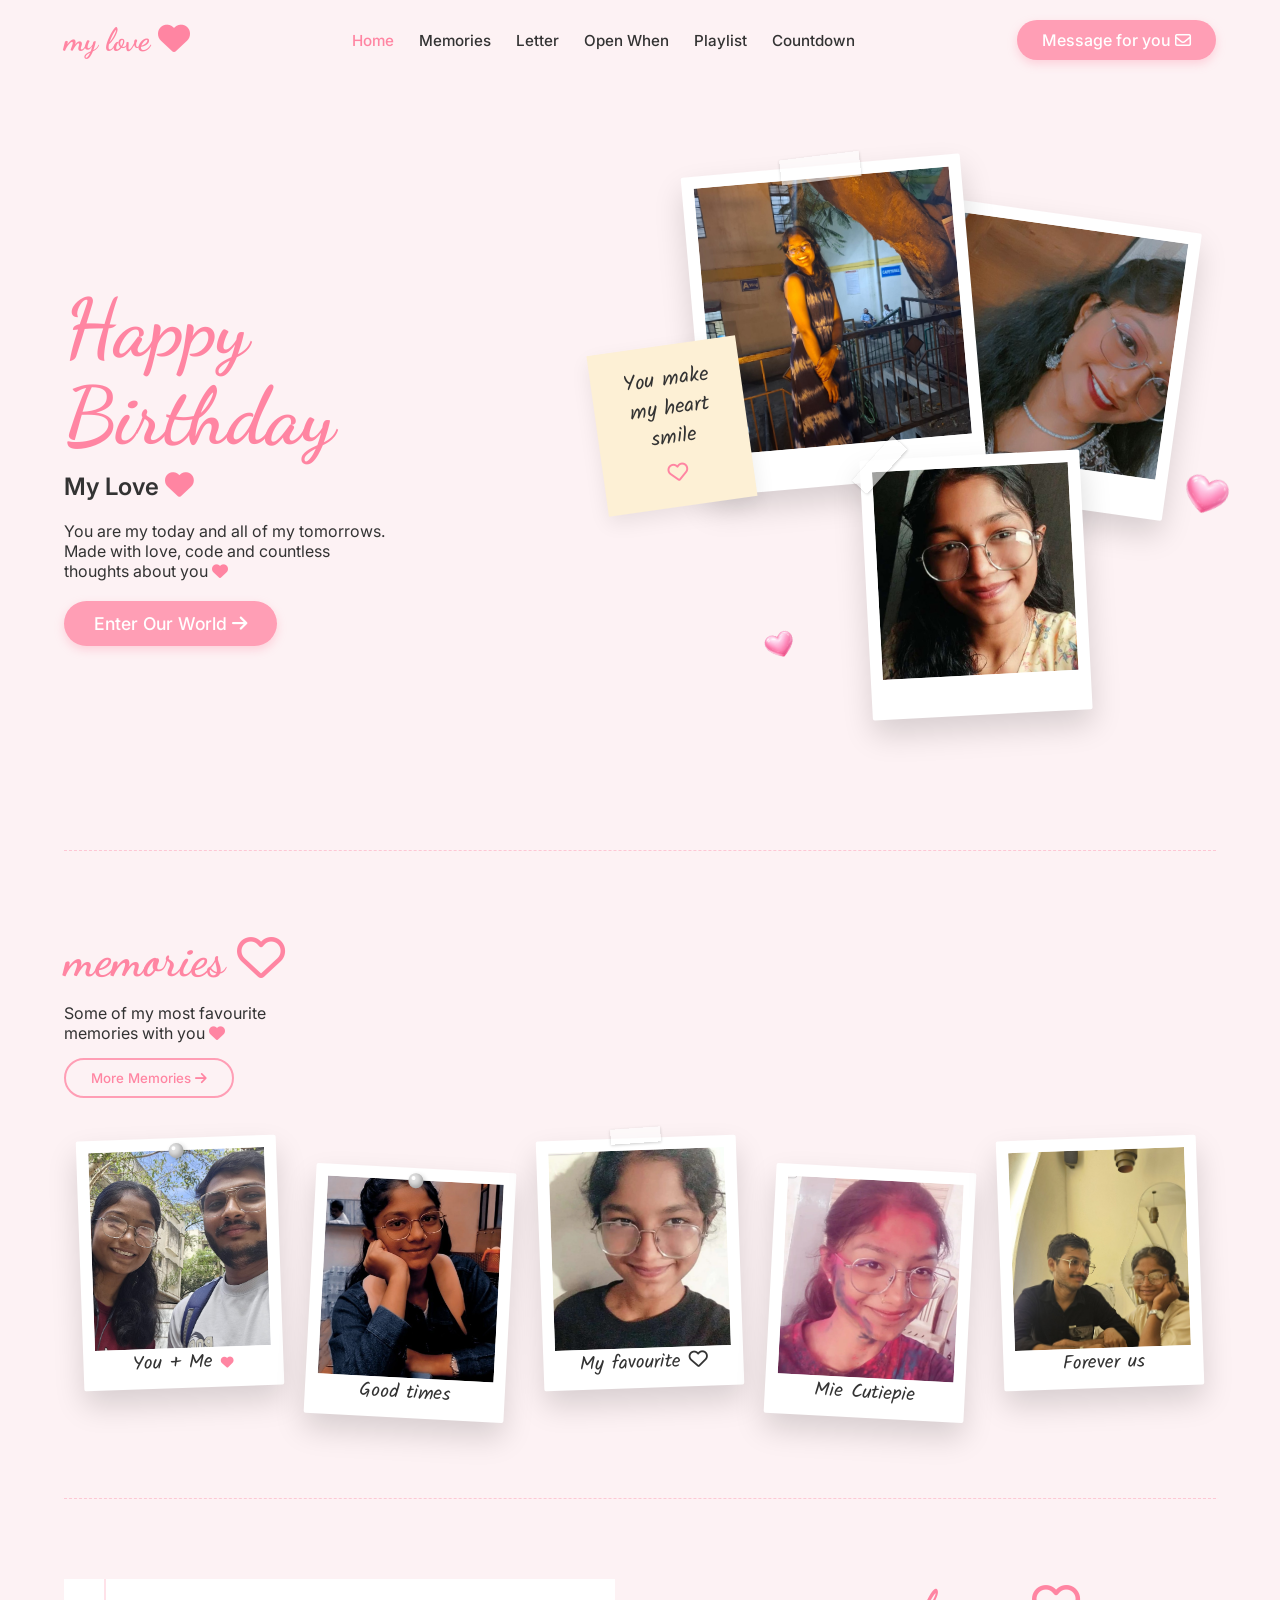
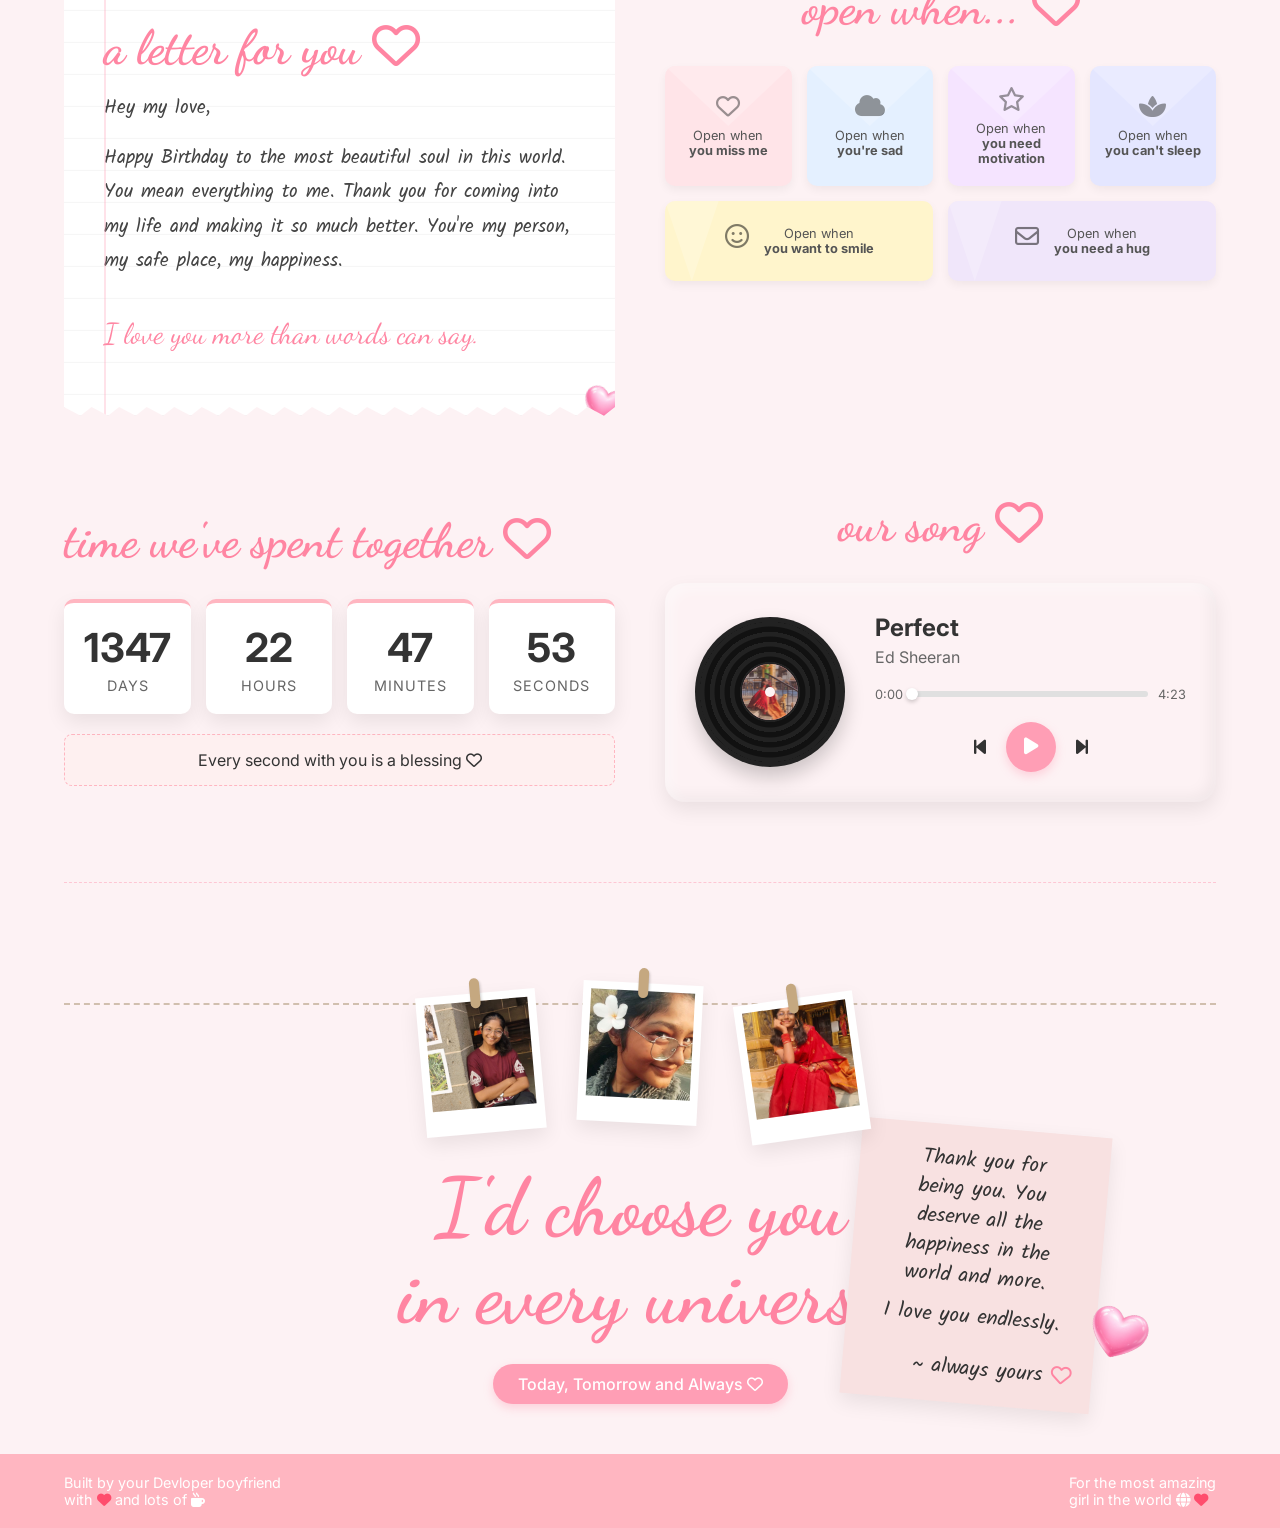
==== index.html @ 03dae2c2 "first" ====
<!DOCTYPE html>
<html lang="en">
<head>
    <meta charset="UTF-8">
    <meta name="viewport" content="width=device-width, initial-scale=1.0">
    <title>Happy Birthday My Love</title>
    <!-- Fonts -->
    <link rel="preconnect" href="https://fonts.googleapis.com">
    <link rel="preconnect" href="https://fonts.gstatic.com" crossorigin>
    <link href="https://fonts.googleapis.com/css2?family=Dancing+Script:wght@500;700&family=Inter:wght@300;400;500;600&family=Kalam:wght@300;400;700&display=swap" rel="stylesheet">
    <!-- Icons -->
    <link rel="stylesheet" href="https://cdnjs.cloudflare.com/ajax/libs/font-awesome/6.4.0/css/all.min.css">
    <!-- CSS -->
    <link rel="stylesheet" href="style.css">
</head>
<body>
    <!-- Fairy Lights Background -->
    <div class="lights-container">
        <img src="assets/lights.png" alt="" class="lights">
    </div>

    <!-- Navigation -->
    <nav class="navbar">
        <div class="logo">my love <i class="fa-solid fa-heart"></i></div>
        <div class="nav-links">
            <a href="#home" class="active">Home</a>
            <a href="#memories">Memories</a>
            <a href="#letter">Letter</a>
            <a href="#open-when">Open When</a>
            <a href="#playlist">Playlist</a>
            <a href="#countdown">Countdown</a>
        </div>
        <div class="nav-actions">
            <button class="btn-primary" onclick="window.location.href='card.html'">Message for you <i class="fa-regular fa-envelope"></i></button>
        </div>
    </nav>

    <main>
        <!-- Hero Section -->
        <section id="home" class="hero">
            <div class="hero-content">
                <h1 class="cursive-text title-large">Happy <br> Birthday</h1>
                <h2 class="subtitle">My Love <i class="fa-solid fa-heart heart-icon large"></i></h2>
                <p>You are my today and all of my tomorrows.<br>Made with love, code and countless<br>thoughts about you <i class="fa-solid fa-heart heart-icon small"></i></p>
                <button class="btn-secondary mt-4">Enter Our World <i class="fa-solid fa-arrow-right"></i></button>
            </div>
            <div class="hero-scrapbook">
                <!-- Scattered polaroids -->
                <div class="polaroid p-1 tilt-left">
                    <div class="tape top-center"></div>
                    <div class="photo-wrapper">
                        <img src="assets/polaroid1.jpg" alt="Us" onerror="this.src='https://via.placeholder.com/200x200/ffb6c1/ffffff?text=Photo+1'">
                    </div>
                </div>
                <div class="polaroid p-2 tilt-right">
                    <div class="photo-wrapper">
                        <img src="assets/polaroid2.jpg" alt="Us" onerror="this.src='https://via.placeholder.com/200x200/ffb6c1/ffffff?text=Photo+2'">
                    </div>
                </div>
                <div class="polaroid p-3 tilt-left-slight">
                    <div class="tape top-left"></div>
                    <div class="photo-wrapper">
                        <img src="assets/polaroid3.jpg" alt="Us" onerror="this.src='https://via.placeholder.com/200x200/ffb6c1/ffffff?text=Photo+3'">
                    </div>
                </div>
                <div class="sticky-note n-1">
                    <p class="kalam-text">You make<br>my heart<br>smile</p>
                    <i class="fa-regular fa-heart"></i>
                </div>
                <!-- Scattered floating hearts -->
                <img src="assets/heart-3d.png" alt="" class="scattered-element h-1" onerror="this.style.display='none'">
                <img src="assets/heart-3d.png" alt="" class="scattered-element h-2" onerror="this.style.display='none'">
            </div>
        </section>

        <!-- Memories Section -->
        <section id="memories" class="memories-section">
            <div class="section-header">
                <div>
                    <h2 class="cursive-text title-medium">memories <i class="fa-regular fa-heart"></i></h2>
                    <p>Some of my most favourite<br>memories with you <i class="fa-solid fa-heart heart-icon small"></i></p>
                    <button class="btn-outline mt-3">More Memories <i class="fa-solid fa-arrow-right"></i></button>
                </div>
            </div>
            <div class="memories-gallery">
                <div class="polaroid m-1 with-pin">
                    <div class="pin"></div>
                    <div class="photo-wrapper">
                        <img src="assets/mem1.jpg" alt="Memory" onerror="this.src='https://via.placeholder.com/150x180/ffc0cb/ffffff?text=Mem+1'">
                    </div>
                    <p class="caption">You + Me <i class="fa-solid fa-heart heart-icon tiny"></i></p>
                </div>
                <div class="polaroid m-2 with-pin tilt-left-slight">
                    <div class="pin"></div>
                    <div class="photo-wrapper">
                        <img src="assets/mem2.jpg" alt="Memory" onerror="this.src='https://via.placeholder.com/150x180/ffc0cb/ffffff?text=Mem+2'">
                    </div>
                    <p class="caption">Good times</p>
                </div>
                <div class="polaroid m-3 with-tape">
                    <div class="tape top-center small"></div>
                    <div class="photo-wrapper">
                        <img src="assets/mem3.jpg" alt="Memory" onerror="this.src='https://via.placeholder.com/150x180/ffc0cb/ffffff?text=Mem+3'">
                    </div>
                    <p class="caption">My favourite <i class="fa-regular fa-heart"></i></p>
                </div>
                <div class="polaroid m-4 tilt-right">
                    <div class="photo-wrapper">
                        <img src="assets/mem4.jpg" alt="Memory" onerror="this.src='https://via.placeholder.com/150x180/ffc0cb/ffffff?text=Mem+4'">
                    </div>
                    <p class="caption">Mie Cutiepie</p>
                </div>
                <div class="polaroid m-5 tilt-left">
                    <div class="photo-wrapper">
                        <img src="assets/mem5.jpg" alt="Memory" onerror="this.src='https://via.placeholder.com/150x180/ffc0cb/ffffff?text=Mem+5'">
                    </div>
                    <p class="caption">Forever us</p>
                </div>
            </div>
        </section>

        <!-- Letter & Open When Section -->
        <section class="split-section">
            <!-- Letter -->
            <div id="letter" class="letter-container">
                <div class="paper">
                    <h2 class="cursive-text title-medium">a letter for you <i class="fa-regular fa-heart"></i></h2>
                    <div class="letter-content kalam-text">
                        <p>Hey my love,</p>
                        <p>Happy Birthday to the most beautiful soul in this world. You mean everything to me. Thank you for coming into my life and making it so much better. You're my person, my safe place, my happiness.</p>
                        <p class="highlight cursive-text">I love you more than words can say.</p>
                    </div>
                    <img src="assets/heart-3d.png" alt="" class="letter-heart" onerror="this.style.display='none'">
                </div>
            </div>

            <!-- Open When -->
            <div id="open-when" class="open-when-container">
                <h2 class="cursive-text title-medium text-center">open when... <i class="fa-regular fa-heart"></i></h2>
                <div class="envelopes-grid">
                    <div class="envelope env-pink">
                        <i class="fa-regular fa-heart env-icon"></i>
                        <p>Open when<br><strong>you miss me</strong></p>
                    </div>
                    <div class="envelope env-blue">
                        <i class="fa-solid fa-cloud env-icon"></i>
                        <p>Open when<br><strong>you're sad</strong></p>
                    </div>
                    <div class="envelope env-purple">
                        <i class="fa-regular fa-star env-icon"></i>
                        <p>Open when<br><strong>you need motivation</strong></p>
                    </div>
                    <div class="envelope env-lilac">
                        <i class="fa-solid fa-spa env-icon"></i>
                        <p>Open when<br><strong>you can't sleep</strong></p>
                    </div>
                    <div class="envelope env-yellow wide">
                        <i class="fa-regular fa-face-smile env-icon"></i>
                        <p>Open when<br><strong>you want to smile</strong></p>
                    </div>
                    <div class="envelope env-lavender wide">
                        <i class="fa-regular fa-envelope env-icon"></i>
                        <p>Open when<br><strong>you need a hug</strong></p>
                    </div>
                </div>
            </div>
        </section>

        <!-- Countdown & Playlist Section -->
        <section class="split-section align-items-center">
            <!-- Countdown -->
            <div id="countdown" class="countdown-container">
                <h2 class="cursive-text title-medium">time we've spent together <i class="fa-regular fa-heart"></i></h2>
                <div class="timer">
                    <div class="time-box">
                        <span id="days">0</span>
                        <p>Days</p>
                    </div>
                    <div class="time-box">
                        <span id="hours">0</span>
                        <p>Hours</p>
                    </div>
                    <div class="time-box">
                        <span id="minutes">0</span>
                        <p>Minutes</p>
                    </div>
                    <div class="time-box">
                        <span id="seconds">0</span>
                        <p>Seconds</p>
                    </div>
                </div>
                <div class="countdown-footer">
                    <p>Every second with you is a blessing <i class="fa-regular fa-heart"></i></p>
                </div>
            </div>

            <!-- Playlist -->
            <div id="playlist" class="playlist-container">
                <h2 class="cursive-text title-medium text-center">our song <i class="fa-regular fa-heart"></i></h2>
                <div class="player">
                    <div class="record-wrapper">
                        <div class="record" id="vinyl-record">
                            <div class="record-label">
                                <img src="assets/us_center.jpg" alt="" onerror="this.src='https://via.placeholder.com/60/ffb6c1/ffffff?text=Us'">
                            </div>
                        </div>
                    </div>
                    <div class="song-info">
                        <h3>Perfect</h3>
                        <p>Ed Sheeran</p>
                        <div class="progress-bar">
                            <span class="time current">0:00</span>
                            <div class="bar">
                                <div class="fill" id="progress-fill"></div>
                            </div>
                            <span class="time duration">4:23</span>
                        </div>
                        <div class="controls">
                            <button class="ctrl-btn"><i class="fa-solid fa-backward-step"></i></button>
                            <button class="ctrl-btn play-btn" id="play-pause-btn"><i class="fa-solid fa-play"></i></button>
                            <button class="ctrl-btn"><i class="fa-solid fa-forward-step"></i></button>
                        </div>
                    </div>
                </div>
                <!-- Hidden Audio Element -->
                <audio id="bg-audio" loop>
                    <!-- Replace with your actual music file -->
                    <source src="assets/our_song.mp3" type="audio/mpeg">
                </audio>
            </div>
        </section>

        <!-- Footer Scrapbook -->
        <section class="footer-scrapbook">
            <div class="hanging-photos">
                <div class="string"></div>
                <div class="photo-clip pc-1">
                    <div class="clip"></div>
                    <img src="assets/hang1.jpg" alt="" onerror="this.src='https://via.placeholder.com/100/ffb6c1/ffffff'">
                </div>
                <div class="photo-clip pc-2">
                    <div class="clip"></div>
                    <img src="assets/hang2.jpg" alt="" onerror="this.src='https://via.placeholder.com/100/ffb6c1/ffffff'">
                </div>
                <div class="photo-clip pc-3">
                    <div class="clip"></div>
                    <img src="assets/hang3.jpg" alt="" onerror="this.src='https://via.placeholder.com/100/ffb6c1/ffffff'">
                </div>
            </div>

            <div class="final-quote text-center mt-5">
                <h2 class="cursive-text title-large">I'd choose you<br>in every universe</h2>
                <button class="btn-primary mt-3">Today, Tomorrow and Always <i class="fa-regular fa-heart"></i></button>
            </div>

            <div class="sticky-note n-2">
                <p class="kalam-text">Thank you for<br>being you. You<br>deserve all the<br>happiness in the<br>world and more.</p>
                <p class="kalam-text mt-2">I love you endlessly.</p>
                <p class="kalam-text signature">~ always yours <i class="fa-regular fa-heart"></i></p>
            </div>
            <img src="assets/heart-3d.png" alt="" class="scattered-element h-3" onerror="this.style.display='none'">
        </section>
    </main>

    <footer class="site-footer">
        <div class="footer-left">
            <p>Built by your Devloper boyfriend<br>with <i class="fa-solid fa-heart" style="color: #ff4d6d;"></i> and lots of <i class="fa-solid fa-mug-hot"></i></p>
        </div>
        <!-- <div class="footer-social"> -->
            <!-- <a href="#"><i class="fa-brands fa-github"></i></a> -->
            <!-- <a href="#"><i class="fa-brands fa-instagram"></i></a> -->
            <!-- <a href="#"><i class="fa-solid fa-music"></i></a> -->
            <!-- <a href="#"><i class="fa-regular fa-envelope"></i></a> -->
        <!-- </div> -->
        <div class="footer-right">
            <p>For the most amazing<br>girl in the world <i class="fa-solid fa-globe"></i> <i class="fa-solid fa-heart" style="color: #ff4d6d;"></i></p>
        </div>
    </footer>

    <script src="script.js"></script>
</body>
</html>
---- style.css ----
/* style.css */
:root {
    --bg-color: #fdf2f4;
    --text-main: #333;
    --text-light: #666;
    --primary-pink: #ffb6c1;
    --primary-pink-dark: #ff9eaa;
    --btn-pink: #ff9eb5;
    --btn-pink-hover: #ff85a2;
    --white: #ffffff;
    --shadow-soft: 0 8px 20px rgba(0, 0, 0, 0.08);
    --shadow-strong: 0 15px 30px rgba(0, 0, 0, 0.15);
    
    --env-pink: #ffe4e8;
    --env-blue: #e4f0ff;
    --env-purple: #f5e4ff;
    --env-lilac: #e4e6ff;
    --env-yellow: #fff5cc;
    --env-lavender: #f0e6fa;
}

* {
    margin: 0;
    padding: 0;
    box-sizing: border-box;
}

body {
    background-color: var(--bg-color);
    background-image: url('https://www.transparenttextures.com/patterns/cream-paper.png'); /* Subtle paper texture */
    color: var(--text-main);
    font-family: 'Inter', sans-serif;
    overflow-x: hidden;
}

html {
    scroll-behavior: smooth;
}

/* Typography */
.cursive-text {
    font-family: 'Dancing Script', cursive;
    color: var(--btn-pink-hover);
}

.kalam-text {
    font-family: 'Kalam', cursive;
}

.title-large {
    font-size: 5rem;
    line-height: 1.1;
    margin-bottom: 10px;
}

.title-medium {
    font-size: 3rem;
    margin-bottom: 15px;
}

.subtitle {
    font-size: 1.5rem;
    font-weight: 600;
    margin-bottom: 20px;
}

.text-center { text-align: center; }
.mt-2 { margin-top: 10px; }
.mt-3 { margin-top: 15px; }
.mt-4 { margin-top: 20px; }
.mt-5 { margin-top: 30px; }

/* Icons */
.heart-icon { color: var(--btn-pink-hover); }
.heart-icon.large { font-size: 1.8rem; }
.heart-icon.small { font-size: 1rem; }
.heart-icon.tiny { font-size: 0.8rem; }

/* Buttons */
button {
    cursor: pointer;
    font-family: 'Inter', sans-serif;
    border: none;
    border-radius: 25px;
    padding: 10px 25px;
    font-weight: 500;
    transition: all 0.3s ease;
}

.btn-primary {
    background-color: var(--btn-pink);
    color: white;
    font-size: 1rem;
    box-shadow: 0 4px 10px rgba(255, 158, 181, 0.4);
}

.btn-primary:hover {
    background-color: var(--btn-pink-hover);
    transform: translateY(-2px);
}

.btn-secondary {
    background-color: var(--btn-pink);
    color: white;
    font-size: 1.1rem;
    padding: 12px 30px;
    box-shadow: 0 4px 10px rgba(255, 158, 181, 0.4);
}

.btn-secondary:hover {
    background-color: var(--btn-pink-hover);
    transform: translateY(-2px);
}

.btn-outline {
    background-color: transparent;
    color: var(--btn-pink-hover);
    border: 2px solid var(--btn-pink);
}

.btn-outline:hover {
    background-color: var(--btn-pink);
    color: white;
}

/* Navbar */
.navbar {
    display: flex;
    justify-content: space-between;
    align-items: center;
    padding: 20px 5%;
    position: relative;
    z-index: 100;
}

.logo {
    font-family: 'Dancing Script', cursive;
    font-size: 2rem;
    color: var(--btn-pink-hover);
    font-weight: 700;
}

.nav-links {
    display: flex;
    gap: 25px;
}

.nav-links a {
    text-decoration: none;
    color: var(--text-main);
    font-weight: 500;
    font-size: 0.95rem;
    transition: color 0.3s;
}

.nav-links a:hover, .nav-links a.active {
    color: var(--btn-pink-hover);
}

.nav-actions {
    display: flex;
    align-items: center;
    gap: 15px;
}

.theme-toggle {
    background: transparent;
    font-size: 1.2rem;
    color: var(--text-main);
    padding: 5px;
}

/* Lights */
.lights-container {
    position: absolute;
    top: 0;
    left: 0;
    width: 50%;
    z-index: 0;
    pointer-events: none;
}

.lights {
    width: 100%;
    height: auto;
    opacity: 0.7;
}

/* Layout Elements */
main {
    max-width: 1400px;
    margin: 0 auto;
    padding: 0 5%;
    position: relative;
    z-index: 1;
}

/* Hero Section */
.hero {
    display: flex;
    align-items: center;
    justify-content: space-between;
    min-height: 80vh;
    padding-top: 50px;
    position: relative;
}

.hero-content {
    flex: 1;
    max-width: 500px;
    position: relative;
    z-index: 10;
}

.hero-scrapbook {
    flex: 1;
    position: relative;
    height: 600px;
}

/* Polaroid Styles */
.polaroid {
    background: white;
    padding: 12px 12px 40px 12px;
    box-shadow: var(--shadow-strong);
    border-radius: 2px;
    position: absolute;
    transition: transform 0.3s ease;
}

.polaroid:hover {
    z-index: 20 !important;
    transform: scale(1.05) !important;
}

.photo-wrapper {
    width: 100%;
    height: 100%;
    overflow: hidden;
    background: #f0f0f0;
}

.photo-wrapper img {
    width: 100%;
    height: 100%;
    object-fit: cover;
    display: block;
}

.polaroid .caption {
    font-family: 'Kalam', cursive;
    text-align: center;
    margin-top: 15px;
    font-size: 1.2rem;
    color: #333;
    position: absolute;
    bottom: 10px;
    width: calc(100% - 24px);
}

/* Scrapbook Elements (Tape, Pins, Notes) */
.tape {
    background-color: rgba(255, 255, 255, 0.6);
    box-shadow: 0 1px 3px rgba(0,0,0,0.2);
    position: absolute;
    z-index: 5;
    transform: rotate(-3deg);
}

.tape.top-center {
    width: 80px;
    height: 25px;
    top: -10px;
    left: 50%;
    transform: translateX(-50%) rotate(-2deg);
}

.tape.top-left {
    width: 60px;
    height: 20px;
    top: -5px;
    left: -10px;
    transform: rotate(-45deg);
}

.tape.small {
    width: 50px;
    height: 15px;
}

.pin {
    width: 15px;
    height: 15px;
    background: #e0e0e0;
    border-radius: 50%;
    position: absolute;
    top: 5px;
    left: 50%;
    transform: translateX(-50%);
    box-shadow: inset -2px -2px 5px rgba(0,0,0,0.3), 2px 2px 5px rgba(0,0,0,0.2);
    z-index: 5;
}

.pin::after {
    content: '';
    position: absolute;
    top: 3px;
    left: 3px;
    width: 4px;
    height: 4px;
    background: white;
    border-radius: 50%;
}

.sticky-note {
    background: #fdf6e3;
    padding: 20px;
    box-shadow: var(--shadow-soft);
    position: absolute;
    font-size: 1.3rem;
    line-height: 1.4;
    text-align: center;
}

.sticky-note i {
    color: var(--btn-pink-hover);
    margin-top: 10px;
}

/* Hero Scrapbook Positioning */
.p-1 { width: 280px; height: 320px; top: 0; left: 20%; z-index: 2; transform: rotate(-5deg); }
.p-2 { width: 250px; height: 290px; top: 50px; right: 5%; z-index: 1; transform: rotate(8deg); }
.p-3 { width: 220px; height: 260px; bottom: 50px; right: 20%; z-index: 3; transform: rotate(-3deg); }
.n-1 { width: 150px; top: 180px; left: 5%; z-index: 4; transform: rotate(-8deg); background: #fdf0d5; }

.h-1 { position: absolute; width: 60px; top: 300px; right: -20px; transform: rotate(15deg); }
.h-2 { position: absolute; width: 40px; bottom: 100px; left: 30%; transform: rotate(-20deg); }

/* Memories Section */
.memories-section {
    padding: 80px 0;
    border-top: 1px dashed rgba(255, 158, 181, 0.5);
    border-bottom: 1px dashed rgba(255, 158, 181, 0.5);
    margin: 50px 0;
}

.memories-gallery {
    display: flex;
    justify-content: center;
    gap: 30px;
    margin-top: 50px;
    flex-wrap: wrap;
}

.memories-gallery .polaroid {
    position: relative;
    width: 200px;
    height: 250px;
    margin-bottom: 20px;
}

.memories-gallery .polaroid:nth-child(even) { transform: translateY(20px) rotate(3deg); }
.memories-gallery .polaroid:nth-child(odd) { transform: translateY(-10px) rotate(-2deg); }

/* Split Section (Letter & Open When / Countdown & Playlist) */
.split-section {
    display: flex;
    gap: 50px;
    margin: 80px 0;
}

.split-section.align-items-center {
    align-items: center;
}

.split-section > div {
    flex: 1;
}

/* Letter */
.letter-container {
    position: relative;
}

.paper {
    background: #fff;
    padding: 40px;
    box-shadow: var(--shadow-strong);
    position: relative;
    /* Ripped paper effect */
    clip-path: polygon(0 0, 100% 0, 100% 98%, 98% 100%, 95% 98%, 93% 100%, 90% 98%, 88% 100%, 85% 98%, 83% 100%, 80% 98%, 78% 100%, 75% 98%, 73% 100%, 70% 98%, 68% 100%, 65% 98%, 63% 100%, 60% 98%, 58% 100%, 55% 98%, 53% 100%, 50% 98%, 48% 100%, 45% 98%, 43% 100%, 40% 98%, 38% 100%, 35% 98%, 33% 100%, 30% 98%, 28% 100%, 25% 98%, 23% 100%, 20% 98%, 18% 100%, 15% 98%, 13% 100%, 10% 98%, 8% 100%, 5% 98%, 3% 100%, 0 98%);
    background-image: linear-gradient(transparent 95%, rgba(0,0,0,0.05) 100%);
    background-size: 100% 2rem;
}

.paper::before {
    content: '';
    position: absolute;
    top: 0; left: 40px; bottom: 0; width: 2px;
    background: rgba(255, 158, 181, 0.3);
}

.letter-content {
    font-size: 1.2rem;
    line-height: 1.8;
    color: #444;
}

.letter-content p {
    margin-bottom: 15px;
}

.letter-content .highlight {
    font-size: 1.8rem;
    color: var(--btn-pink-hover);
    margin-top: 30px;
}

.letter-heart {
    position: absolute;
    bottom: -20px;
    right: -20px;
    width: 60px;
    transform: rotate(15deg);
}

/* Open When */
.envelopes-grid {
    display: grid;
    grid-template-columns: repeat(4, 1fr);
    gap: 15px;
    margin-top: 30px;
}

.envelope {
    border-radius: 10px;
    padding: 20px 10px;
    text-align: center;
    box-shadow: 0 4px 10px rgba(0,0,0,0.05);
    display: flex;
    flex-direction: column;
    align-items: center;
    justify-content: center;
    cursor: pointer;
    transition: transform 0.3s;
    height: 120px;
    position: relative;
    overflow: hidden;
}

.envelope::before {
    content: '';
    position: absolute;
    top: 0; left: 0; right: 0; height: 50%;
    background: rgba(255,255,255,0.2);
    clip-path: polygon(0 0, 100% 0, 50% 100%);
}

.envelope:hover {
    transform: translateY(-5px);
}

.env-icon {
    font-size: 1.5rem;
    margin-bottom: 10px;
    color: rgba(0,0,0,0.5);
}

.envelope p {
    font-size: 0.8rem;
    color: #555;
}

.envelope.wide {
    grid-column: span 2;
    flex-direction: row;
    gap: 15px;
    height: 80px;
}

.envelope.wide::before {
    clip-path: polygon(0 0, 20% 0, 10% 100%);
    width: 100%; height: 100%;
}

.env-pink { background-color: var(--env-pink); }
.env-blue { background-color: var(--env-blue); }
.env-purple { background-color: var(--env-purple); }
.env-lilac { background-color: var(--env-lilac); }
.env-yellow { background-color: var(--env-yellow); }
.env-lavender { background-color: var(--env-lavender); }

/* Countdown */
.timer {
    display: flex;
    gap: 15px;
    margin-top: 30px;
}

.time-box {
    background: white;
    padding: 20px;
    border-radius: 10px;
    box-shadow: var(--shadow-soft);
    text-align: center;
    flex: 1;
    border-top: 4px solid var(--primary-pink);
}

.time-box span {
    font-size: 2.5rem;
    font-weight: 700;
    color: var(--text-main);
    display: block;
    margin-bottom: 5px;
}

.time-box p {
    font-size: 0.9rem;
    color: var(--text-light);
    text-transform: uppercase;
    letter-spacing: 1px;
}

.countdown-footer {
    background: #fef0f0;
    padding: 15px;
    border-radius: 8px;
    margin-top: 20px;
    text-align: center;
    border: 1px dashed var(--primary-pink);
}

/* Playlist */
.player {
    background: #fdf2f4;
    border-radius: 20px;
    padding: 30px;
    box-shadow: inset 5px 5px 15px rgba(255,255,255,0.5), 
                inset -5px -5px 15px rgba(0,0,0,0.05),
                var(--shadow-soft);
    display: flex;
    align-items: center;
    gap: 30px;
    margin-top: 30px;
}

.record-wrapper {
    width: 150px;
    height: 150px;
    background: #222;
    border-radius: 50%;
    padding: 5px;
    box-shadow: 0 10px 20px rgba(0,0,0,0.2);
    position: relative;
}

.record {
    width: 100%;
    height: 100%;
    border-radius: 50%;
    background: repeating-radial-gradient(#111, #111 5px, #222 6px, #222 10px);
    display: flex;
    align-items: center;
    justify-content: center;
    animation: spin 4s linear infinite;
    animation-play-state: paused; /* Starts paused */
}

.record.playing {
    animation-play-state: running;
}

.record-label {
    width: 60px;
    height: 60px;
    border-radius: 50%;
    background: var(--primary-pink);
    border: 2px solid #222;
    overflow: hidden;
    position: relative;
}

.record-label::after {
    content: '';
    position: absolute;
    top: 50%; left: 50%;
    transform: translate(-50%, -50%);
    width: 10px; height: 10px;
    background: #fdf2f4;
    border-radius: 50%;
}

.record-label img {
    width: 100%; height: 100%; object-fit: cover; opacity: 0.8;
}

@keyframes spin { 100% { transform: rotate(360deg); } }

.song-info { flex: 1; }
.song-info h3 { font-size: 1.5rem; margin-bottom: 5px; }
.song-info p { color: var(--text-light); margin-bottom: 20px; }

.progress-bar {
    display: flex;
    align-items: center;
    gap: 10px;
    margin-bottom: 20px;
}

.progress-bar .time { font-size: 0.8rem; color: var(--text-light); }
.bar {
    flex: 1;
    height: 6px;
    background: #e0e0e0;
    border-radius: 3px;
    position: relative;
    cursor: pointer;
}
.bar .fill {
    position: absolute; top: 0; left: 0; height: 100%;
    background: var(--btn-pink); border-radius: 3px; width: 0%;
    transition: width 0.1s linear;
}
.bar .fill::after {
    content: ''; position: absolute; right: -5px; top: -3px;
    width: 12px; height: 12px; background: white; border-radius: 50%;
    box-shadow: 0 2px 4px rgba(0,0,0,0.2);
}

.controls {
    display: flex;
    justify-content: center;
    align-items: center;
    gap: 20px;
}

.ctrl-btn {
    background: transparent;
    color: var(--text-main);
    font-size: 1.2rem;
    padding: 0;
}

.ctrl-btn.play-btn {
    width: 50px; height: 50px;
    background: var(--btn-pink);
    color: white;
    border-radius: 50%;
    display: flex; align-items: center; justify-content: center;
    font-size: 1.2rem;
    box-shadow: 0 4px 10px rgba(255,158,181,0.4);
}

/* Footer Scrapbook */
.footer-scrapbook {
    position: relative;
    padding: 100px 0 50px;
    border-top: 1px dashed rgba(255, 158, 181, 0.5);
    display: flex;
    flex-direction: column;
    align-items: center;
}

.hanging-photos {
    position: relative;
    width: 100%;
    height: 150px;
    display: flex;
    justify-content: center;
    gap: 40px;
}

.hanging-photos .string {
    position: absolute;
    top: 20px; left: 0; right: 0; height: 2px;
    background: transparent;
    border-top: 2px dashed #d1bfae;
    z-index: 1;
}

.photo-clip {
    position: relative;
    z-index: 2;
    background: white;
    padding: 8px 8px 25px 8px;
    box-shadow: var(--shadow-soft);
    width: 120px; height: 140px;
}

.photo-clip img { width: 100%; height: 100%; object-fit: cover; }
.clip {
    position: absolute; top: -15px; left: 50%; transform: translateX(-50%);
    width: 10px; height: 30px; background: #c5a880; border-radius: 5px;
    box-shadow: 1px 2px 3px rgba(0,0,0,0.2); z-index: 3;
}

.pc-1 { transform: rotate(-5deg) translateY(10px); }
.pc-2 { transform: rotate(3deg); }
.pc-3 { transform: rotate(-8deg) translateY(15px); }

.n-2 {
    bottom: 50px; right: 10%; width: 250px;
    background: #f8e1e1; transform: rotate(5deg);
}

.n-2 .signature { text-align: right; margin-top: 15px; }
.h-3 { position: absolute; bottom: 80px; right: 5%; width: 80px; transform: rotate(20deg); }

/* Site Footer */
.site-footer {
    background: var(--primary-pink);
    color: white;
    padding: 20px 5%;
    display: flex;
    justify-content: space-between;
    align-items: center;
    font-size: 0.9rem;
}

.footer-social { display: flex; gap: 15px; }
.footer-social a { color: white; font-size: 1.2rem; transition: transform 0.3s; }
.footer-social a:hover { transform: translateY(-3px); }

/* Responsive */
@media (max-width: 900px) {
    .hero { flex-direction: column; text-align: center; }
    .hero-scrapbook { width: 100%; height: 500px; margin-top: 50px; }
    .split-section { flex-direction: column; }
    .envelopes-grid { grid-template-columns: repeat(2, 1fr); }
    .timer { flex-wrap: wrap; }
    .time-box { min-width: 40%; }
    .site-footer { flex-direction: column; text-align: center; gap: 15px; }
    .nav-links { display: none; } /* Simple mobile hide */
    
    .p-1 { left: 10%; }
    .p-2 { right: 10%; }
    .p-3 { left: 30%; }
}
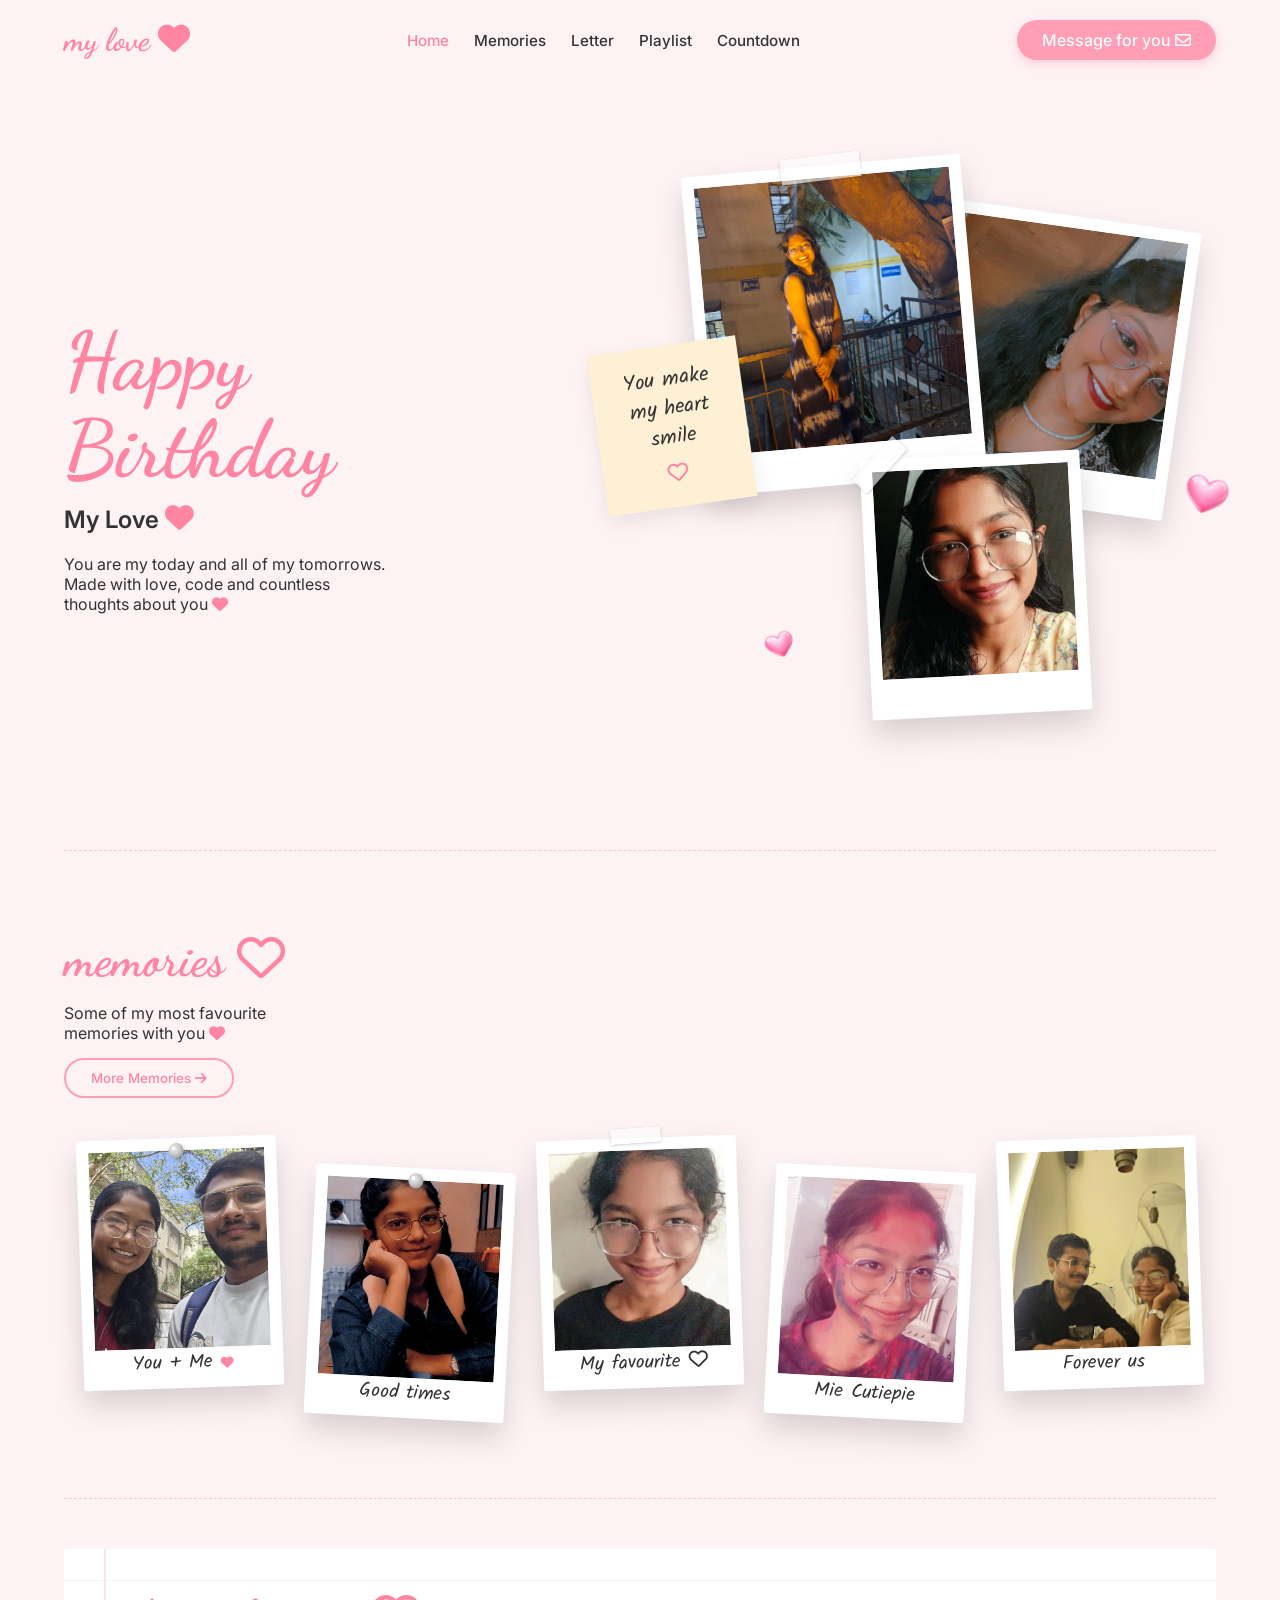
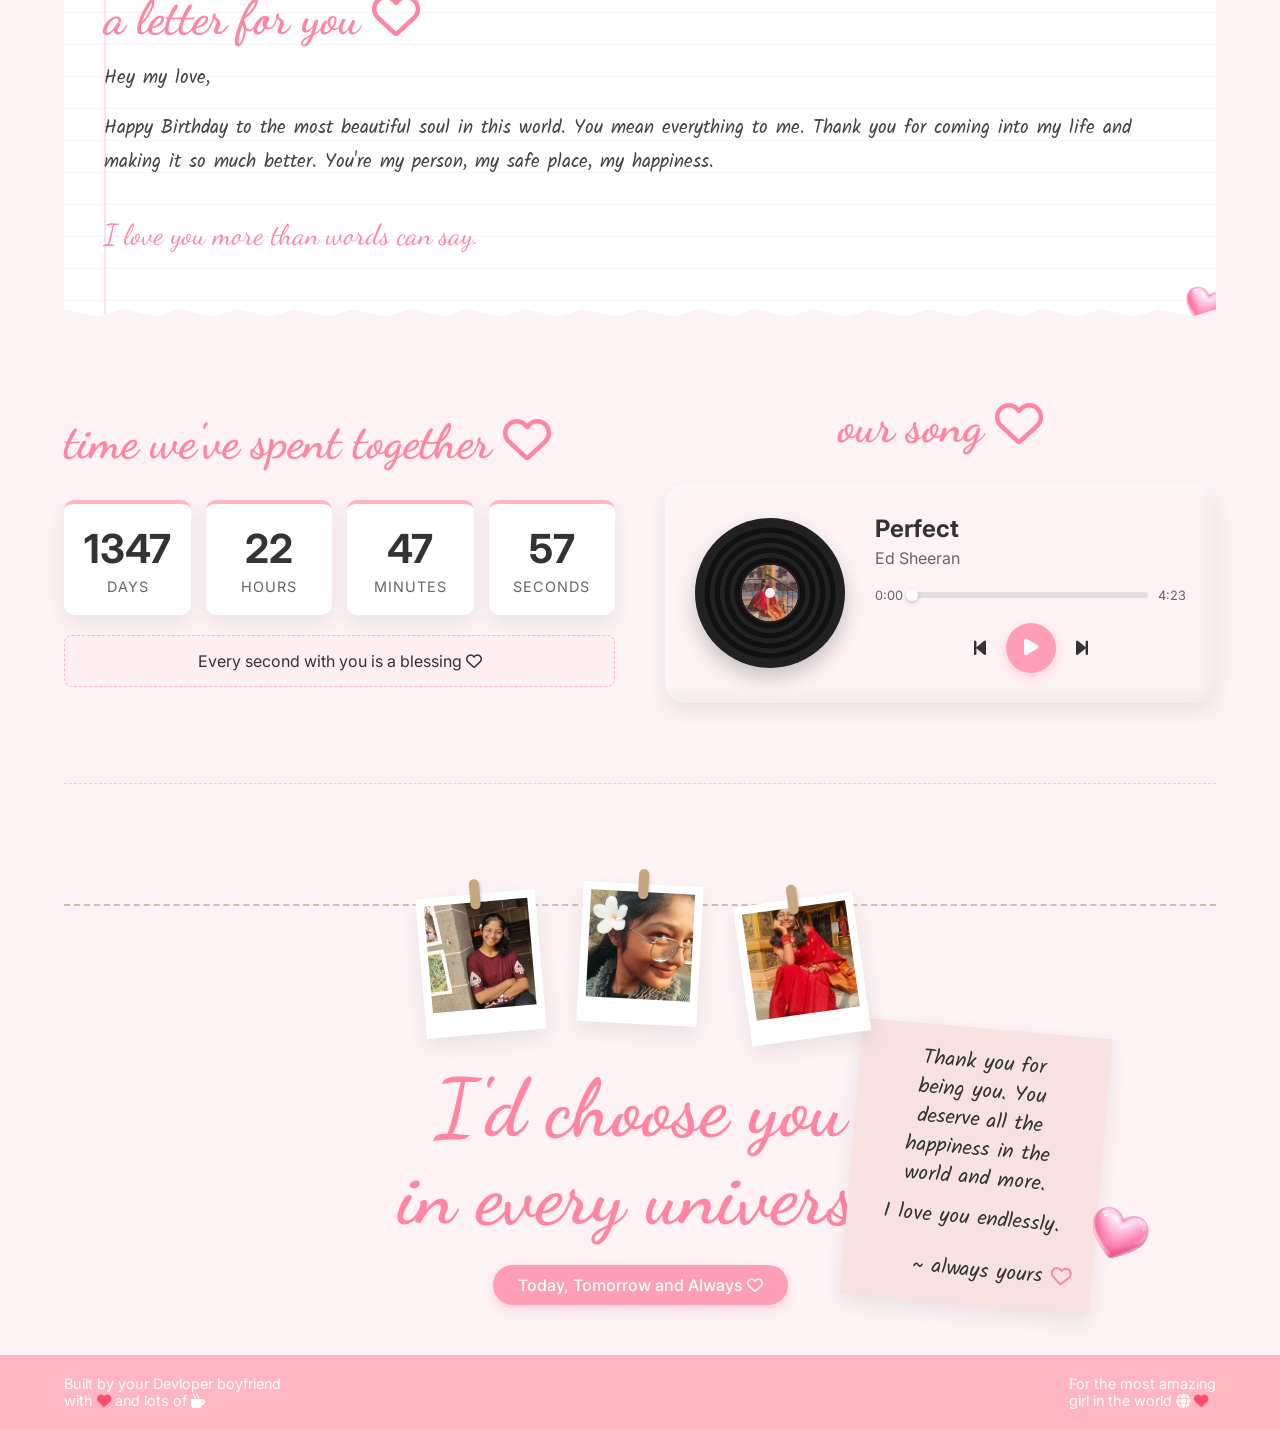
==== commit 496e7e77: "chaneges" ====
--- a/index.html
+++ b/index.html
@@ -26,7 +26,7 @@
             <a href="#home" class="active">Home</a>
             <a href="#memories">Memories</a>
             <a href="#letter">Letter</a>
-            <a href="#open-when">Open When</a>
+            <!-- <a href="#open-when">Open When</a> -->
             <a href="#playlist">Playlist</a>
             <a href="#countdown">Countdown</a>
         </div>
@@ -42,7 +42,7 @@
                 <h1 class="cursive-text title-large">Happy <br> Birthday</h1>
                 <h2 class="subtitle">My Love <i class="fa-solid fa-heart heart-icon large"></i></h2>
                 <p>You are my today and all of my tomorrows.<br>Made with love, code and countless<br>thoughts about you <i class="fa-solid fa-heart heart-icon small"></i></p>
-                <button class="btn-secondary mt-4">Enter Our World <i class="fa-solid fa-arrow-right"></i></button>
+                <!-- <button class="btn-secondary mt-4">Enter Our World <i class="fa-solid fa-arrow-right"></i></button> -->
             </div>
             <div class="hero-scrapbook">
                 <!-- Scattered polaroids -->
@@ -119,7 +119,7 @@
             </div>
         </section>
 
-        <!-- Letter & Open When Section -->
+        <!-- Letter & Open When Section
         <section class="split-section">
             <!-- Letter -->
             <div id="letter" class="letter-container">
@@ -135,36 +135,36 @@
             </div>
 
             <!-- Open When -->
-            <div id="open-when" class="open-when-container">
-                <h2 class="cursive-text title-medium text-center">open when... <i class="fa-regular fa-heart"></i></h2>
-                <div class="envelopes-grid">
-                    <div class="envelope env-pink">
-                        <i class="fa-regular fa-heart env-icon"></i>
-                        <p>Open when<br><strong>you miss me</strong></p>
-                    </div>
-                    <div class="envelope env-blue">
-                        <i class="fa-solid fa-cloud env-icon"></i>
-                        <p>Open when<br><strong>you're sad</strong></p>
-                    </div>
-                    <div class="envelope env-purple">
-                        <i class="fa-regular fa-star env-icon"></i>
-                        <p>Open when<br><strong>you need motivation</strong></p>
-                    </div>
-                    <div class="envelope env-lilac">
-                        <i class="fa-solid fa-spa env-icon"></i>
-                        <p>Open when<br><strong>you can't sleep</strong></p>
-                    </div>
-                    <div class="envelope env-yellow wide">
-                        <i class="fa-regular fa-face-smile env-icon"></i>
-                        <p>Open when<br><strong>you want to smile</strong></p>
-                    </div>
-                    <div class="envelope env-lavender wide">
-                        <i class="fa-regular fa-envelope env-icon"></i>
-                        <p>Open when<br><strong>you need a hug</strong></p>
-                    </div>
-                </div>
-            </div>
-        </section>
+            <!-- <div id="open-when" class="open-when-container"> -->
+                <!-- <h2 class="cursive-text title-medium text-center">open when... <i class="fa-regular fa-heart"></i></h2> -->
+                <!-- <div class="envelopes-grid"> -->
+                    <!-- <div class="envelope env-pink"> -->
+                        <!-- <i class="fa-regular fa-heart env-icon"></i> -->
+                        <!-- <p>Open when<br><strong>you miss me</strong></p> -->
+                    <!-- </div> -->
+                    <!-- <div class="envelope env-blue"> -->
+                        <!-- <i class="fa-solid fa-cloud env-icon"></i> -->
+                        <!-- <p>Open when<br><strong>you're sad</strong></p> -->
+                    <!-- </div> -->
+                    <!-- <div class="envelope env-purple"> -->
+                        <!-- <i class="fa-regular fa-star env-icon"></i> -->
+                        <!-- <p>Open when<br><strong>you need motivation</strong></p> -->
+                    <!-- </div> -->
+                    <!-- <div class="envelope env-lilac"> -->
+                        <!-- <i class="fa-solid fa-spa env-icon"></i> -->
+                        <!-- <p>Open when<br><strong>you can't sleep</strong></p> -->
+                    <!-- </div> -->
+                    <!-- <div class="envelope env-yellow wide"> -->
+                        <!-- <i class="fa-regular fa-face-smile env-icon"></i> -->
+                        <!-- <p>Open when<br><strong>you want to smile</strong></p> -->
+                    <!-- </div> -->
+                    <!-- <div class="envelope env-lavender wide"> -->
+                        <!-- <i class="fa-regular fa-envelope env-icon"></i> -->
+                        <!-- <p>Open when<br><strong>you need a hug</strong></p> -->
+                    <!-- </div> -->
+                <!-- </div> -->
+            <!-- </div> -->
+        <!-- </section> --> 
 
         <!-- Countdown & Playlist Section -->
         <section class="split-section align-items-center">
--- a/style.css
+++ b/style.css
@@ -10,7 +10,7 @@
     --white: #ffffff;
     --shadow-soft: 0 8px 20px rgba(0, 0, 0, 0.08);
     --shadow-strong: 0 15px 30px rgba(0, 0, 0, 0.15);
-    
+
     --env-pink: #ffe4e8;
     --env-blue: #e4f0ff;
     --env-purple: #f5e4ff;
@@ -27,7 +27,8 @@
 
 body {
     background-color: var(--bg-color);
-    background-image: url('https://www.transparenttextures.com/patterns/cream-paper.png'); /* Subtle paper texture */
+    background-image: url('https://www.transparenttextures.com/patterns/cream-paper.png');
+    /* Subtle paper texture */
     color: var(--text-main);
     font-family: 'Inter', sans-serif;
     overflow-x: hidden;
@@ -64,17 +65,42 @@
     margin-bottom: 20px;
 }
 
-.text-center { text-align: center; }
-.mt-2 { margin-top: 10px; }
-.mt-3 { margin-top: 15px; }
-.mt-4 { margin-top: 20px; }
-.mt-5 { margin-top: 30px; }
+.text-center {
+    text-align: center;
+}
+
+.mt-2 {
+    margin-top: 10px;
+}
+
+.mt-3 {
+    margin-top: 15px;
+}
+
+.mt-4 {
+    margin-top: 20px;
+}
+
+.mt-5 {
+    margin-top: 30px;
+}
 
 /* Icons */
-.heart-icon { color: var(--btn-pink-hover); }
-.heart-icon.large { font-size: 1.8rem; }
-.heart-icon.small { font-size: 1rem; }
-.heart-icon.tiny { font-size: 0.8rem; }
+.heart-icon {
+    color: var(--btn-pink-hover);
+}
+
+.heart-icon.large {
+    font-size: 1.8rem;
+}
+
+.heart-icon.small {
+    font-size: 1rem;
+}
+
+.heart-icon.tiny {
+    font-size: 0.8rem;
+}
 
 /* Buttons */
 button {
@@ -153,7 +179,8 @@
     transition: color 0.3s;
 }
 
-.nav-links a:hover, .nav-links a.active {
+.nav-links a:hover,
+.nav-links a.active {
     color: var(--btn-pink-hover);
 }
 
@@ -261,7 +288,7 @@
 /* Scrapbook Elements (Tape, Pins, Notes) */
 .tape {
     background-color: rgba(255, 255, 255, 0.6);
-    box-shadow: 0 1px 3px rgba(0,0,0,0.2);
+    box-shadow: 0 1px 3px rgba(0, 0, 0, 0.2);
     position: absolute;
     z-index: 5;
     transform: rotate(-3deg);
@@ -297,7 +324,7 @@
     top: 5px;
     left: 50%;
     transform: translateX(-50%);
-    box-shadow: inset -2px -2px 5px rgba(0,0,0,0.3), 2px 2px 5px rgba(0,0,0,0.2);
+    box-shadow: inset -2px -2px 5px rgba(0, 0, 0, 0.3), 2px 2px 5px rgba(0, 0, 0, 0.2);
     z-index: 5;
 }
 
@@ -328,13 +355,57 @@
 }
 
 /* Hero Scrapbook Positioning */
-.p-1 { width: 280px; height: 320px; top: 0; left: 20%; z-index: 2; transform: rotate(-5deg); }
-.p-2 { width: 250px; height: 290px; top: 50px; right: 5%; z-index: 1; transform: rotate(8deg); }
-.p-3 { width: 220px; height: 260px; bottom: 50px; right: 20%; z-index: 3; transform: rotate(-3deg); }
-.n-1 { width: 150px; top: 180px; left: 5%; z-index: 4; transform: rotate(-8deg); background: #fdf0d5; }
-
-.h-1 { position: absolute; width: 60px; top: 300px; right: -20px; transform: rotate(15deg); }
-.h-2 { position: absolute; width: 40px; bottom: 100px; left: 30%; transform: rotate(-20deg); }
+.p-1 {
+    width: 280px;
+    height: 320px;
+    top: 0;
+    left: 20%;
+    z-index: 2;
+    transform: rotate(-5deg);
+}
+
+.p-2 {
+    width: 250px;
+    height: 290px;
+    top: 50px;
+    right: 5%;
+    z-index: 1;
+    transform: rotate(8deg);
+}
+
+.p-3 {
+    width: 220px;
+    height: 260px;
+    bottom: 50px;
+    right: 20%;
+    z-index: 3;
+    transform: rotate(-3deg);
+}
+
+.n-1 {
+    width: 150px;
+    top: 180px;
+    left: 5%;
+    z-index: 4;
+    transform: rotate(-8deg);
+    background: #fdf0d5;
+}
+
+.h-1 {
+    position: absolute;
+    width: 60px;
+    top: 300px;
+    right: -20px;
+    transform: rotate(15deg);
+}
+
+.h-2 {
+    position: absolute;
+    width: 40px;
+    bottom: 100px;
+    left: 30%;
+    transform: rotate(-20deg);
+}
 
 /* Memories Section */
 .memories-section {
@@ -359,8 +430,13 @@
     margin-bottom: 20px;
 }
 
-.memories-gallery .polaroid:nth-child(even) { transform: translateY(20px) rotate(3deg); }
-.memories-gallery .polaroid:nth-child(odd) { transform: translateY(-10px) rotate(-2deg); }
+.memories-gallery .polaroid:nth-child(even) {
+    transform: translateY(20px) rotate(3deg);
+}
+
+.memories-gallery .polaroid:nth-child(odd) {
+    transform: translateY(-10px) rotate(-2deg);
+}
 
 /* Split Section (Letter & Open When / Countdown & Playlist) */
 .split-section {
@@ -373,7 +449,7 @@
     align-items: center;
 }
 
-.split-section > div {
+.split-section>div {
     flex: 1;
 }
 
@@ -389,14 +465,17 @@
     position: relative;
     /* Ripped paper effect */
     clip-path: polygon(0 0, 100% 0, 100% 98%, 98% 100%, 95% 98%, 93% 100%, 90% 98%, 88% 100%, 85% 98%, 83% 100%, 80% 98%, 78% 100%, 75% 98%, 73% 100%, 70% 98%, 68% 100%, 65% 98%, 63% 100%, 60% 98%, 58% 100%, 55% 98%, 53% 100%, 50% 98%, 48% 100%, 45% 98%, 43% 100%, 40% 98%, 38% 100%, 35% 98%, 33% 100%, 30% 98%, 28% 100%, 25% 98%, 23% 100%, 20% 98%, 18% 100%, 15% 98%, 13% 100%, 10% 98%, 8% 100%, 5% 98%, 3% 100%, 0 98%);
-    background-image: linear-gradient(transparent 95%, rgba(0,0,0,0.05) 100%);
+    background-image: linear-gradient(transparent 95%, rgba(0, 0, 0, 0.05) 100%);
     background-size: 100% 2rem;
 }
 
 .paper::before {
     content: '';
     position: absolute;
-    top: 0; left: 40px; bottom: 0; width: 2px;
+    top: 0;
+    left: 40px;
+    bottom: 0;
+    width: 2px;
     background: rgba(255, 158, 181, 0.3);
 }
 
@@ -436,7 +515,7 @@
     border-radius: 10px;
     padding: 20px 10px;
     text-align: center;
-    box-shadow: 0 4px 10px rgba(0,0,0,0.05);
+    box-shadow: 0 4px 10px rgba(0, 0, 0, 0.05);
     display: flex;
     flex-direction: column;
     align-items: center;
@@ -451,8 +530,11 @@
 .envelope::before {
     content: '';
     position: absolute;
-    top: 0; left: 0; right: 0; height: 50%;
-    background: rgba(255,255,255,0.2);
+    top: 0;
+    left: 0;
+    right: 0;
+    height: 50%;
+    background: rgba(255, 255, 255, 0.2);
     clip-path: polygon(0 0, 100% 0, 50% 100%);
 }
 
@@ -463,7 +545,7 @@
 .env-icon {
     font-size: 1.5rem;
     margin-bottom: 10px;
-    color: rgba(0,0,0,0.5);
+    color: rgba(0, 0, 0, 0.5);
 }
 
 .envelope p {
@@ -480,15 +562,33 @@
 
 .envelope.wide::before {
     clip-path: polygon(0 0, 20% 0, 10% 100%);
-    width: 100%; height: 100%;
-}
-
-.env-pink { background-color: var(--env-pink); }
-.env-blue { background-color: var(--env-blue); }
-.env-purple { background-color: var(--env-purple); }
-.env-lilac { background-color: var(--env-lilac); }
-.env-yellow { background-color: var(--env-yellow); }
-.env-lavender { background-color: var(--env-lavender); }
+    width: 100%;
+    height: 100%;
+}
+
+.env-pink {
+    background-color: var(--env-pink);
+}
+
+.env-blue {
+    background-color: var(--env-blue);
+}
+
+.env-purple {
+    background-color: var(--env-purple);
+}
+
+.env-lilac {
+    background-color: var(--env-lilac);
+}
+
+.env-yellow {
+    background-color: var(--env-yellow);
+}
+
+.env-lavender {
+    background-color: var(--env-lavender);
+}
 
 /* Countdown */
 .timer {
@@ -536,9 +636,9 @@
     background: #fdf2f4;
     border-radius: 20px;
     padding: 30px;
-    box-shadow: inset 5px 5px 15px rgba(255,255,255,0.5), 
-                inset -5px -5px 15px rgba(0,0,0,0.05),
-                var(--shadow-soft);
+    box-shadow: inset 5px 5px 15px rgba(255, 255, 255, 0.5),
+        inset -5px -5px 15px rgba(0, 0, 0, 0.05),
+        var(--shadow-soft);
     display: flex;
     align-items: center;
     gap: 30px;
@@ -551,7 +651,7 @@
     background: #222;
     border-radius: 50%;
     padding: 5px;
-    box-shadow: 0 10px 20px rgba(0,0,0,0.2);
+    box-shadow: 0 10px 20px rgba(0, 0, 0, 0.2);
     position: relative;
 }
 
@@ -564,7 +664,8 @@
     align-items: center;
     justify-content: center;
     animation: spin 4s linear infinite;
-    animation-play-state: paused; /* Starts paused */
+    animation-play-state: paused;
+    /* Starts paused */
 }
 
 .record.playing {
@@ -584,22 +685,41 @@
 .record-label::after {
     content: '';
     position: absolute;
-    top: 50%; left: 50%;
+    top: 50%;
+    left: 50%;
     transform: translate(-50%, -50%);
-    width: 10px; height: 10px;
+    width: 10px;
+    height: 10px;
     background: #fdf2f4;
     border-radius: 50%;
 }
 
 .record-label img {
-    width: 100%; height: 100%; object-fit: cover; opacity: 0.8;
-}
-
-@keyframes spin { 100% { transform: rotate(360deg); } }
-
-.song-info { flex: 1; }
-.song-info h3 { font-size: 1.5rem; margin-bottom: 5px; }
-.song-info p { color: var(--text-light); margin-bottom: 20px; }
+    width: 100%;
+    height: 100%;
+    object-fit: cover;
+    opacity: 0.8;
+}
+
+@keyframes spin {
+    100% {
+        transform: rotate(360deg);
+    }
+}
+
+.song-info {
+    flex: 1;
+}
+
+.song-info h3 {
+    font-size: 1.5rem;
+    margin-bottom: 5px;
+}
+
+.song-info p {
+    color: var(--text-light);
+    margin-bottom: 20px;
+}
 
 .progress-bar {
     display: flex;
@@ -608,7 +728,11 @@
     margin-bottom: 20px;
 }
 
-.progress-bar .time { font-size: 0.8rem; color: var(--text-light); }
+.progress-bar .time {
+    font-size: 0.8rem;
+    color: var(--text-light);
+}
+
 .bar {
     flex: 1;
     height: 6px;
@@ -617,15 +741,28 @@
     position: relative;
     cursor: pointer;
 }
+
 .bar .fill {
-    position: absolute; top: 0; left: 0; height: 100%;
-    background: var(--btn-pink); border-radius: 3px; width: 0%;
+    position: absolute;
+    top: 0;
+    left: 0;
+    height: 100%;
+    background: var(--btn-pink);
+    border-radius: 3px;
+    width: 0%;
     transition: width 0.1s linear;
 }
+
 .bar .fill::after {
-    content: ''; position: absolute; right: -5px; top: -3px;
-    width: 12px; height: 12px; background: white; border-radius: 50%;
-    box-shadow: 0 2px 4px rgba(0,0,0,0.2);
+    content: '';
+    position: absolute;
+    right: -5px;
+    top: -3px;
+    width: 12px;
+    height: 12px;
+    background: white;
+    border-radius: 50%;
+    box-shadow: 0 2px 4px rgba(0, 0, 0, 0.2);
 }
 
 .controls {
@@ -643,13 +780,16 @@
 }
 
 .ctrl-btn.play-btn {
-    width: 50px; height: 50px;
+    width: 50px;
+    height: 50px;
     background: var(--btn-pink);
     color: white;
     border-radius: 50%;
-    display: flex; align-items: center; justify-content: center;
+    display: flex;
+    align-items: center;
+    justify-content: center;
     font-size: 1.2rem;
-    box-shadow: 0 4px 10px rgba(255,158,181,0.4);
+    box-shadow: 0 4px 10px rgba(255, 158, 181, 0.4);
 }
 
 /* Footer Scrapbook */
@@ -673,7 +813,10 @@
 
 .hanging-photos .string {
     position: absolute;
-    top: 20px; left: 0; right: 0; height: 2px;
+    top: 20px;
+    left: 0;
+    right: 0;
+    height: 2px;
     background: transparent;
     border-top: 2px dashed #d1bfae;
     z-index: 1;
@@ -685,27 +828,61 @@
     background: white;
     padding: 8px 8px 25px 8px;
     box-shadow: var(--shadow-soft);
-    width: 120px; height: 140px;
-}
-
-.photo-clip img { width: 100%; height: 100%; object-fit: cover; }
+    width: 120px;
+    height: 140px;
+}
+
+.photo-clip img {
+    width: 100%;
+    height: 100%;
+    object-fit: cover;
+}
+
 .clip {
-    position: absolute; top: -15px; left: 50%; transform: translateX(-50%);
-    width: 10px; height: 30px; background: #c5a880; border-radius: 5px;
-    box-shadow: 1px 2px 3px rgba(0,0,0,0.2); z-index: 3;
-}
-
-.pc-1 { transform: rotate(-5deg) translateY(10px); }
-.pc-2 { transform: rotate(3deg); }
-.pc-3 { transform: rotate(-8deg) translateY(15px); }
+    position: absolute;
+    top: -15px;
+    left: 50%;
+    transform: translateX(-50%);
+    width: 10px;
+    height: 30px;
+    background: #c5a880;
+    border-radius: 5px;
+    box-shadow: 1px 2px 3px rgba(0, 0, 0, 0.2);
+    z-index: 3;
+}
+
+.pc-1 {
+    transform: rotate(-5deg) translateY(10px);
+}
+
+.pc-2 {
+    transform: rotate(3deg);
+}
+
+.pc-3 {
+    transform: rotate(-8deg) translateY(15px);
+}
 
 .n-2 {
-    bottom: 50px; right: 10%; width: 250px;
-    background: #f8e1e1; transform: rotate(5deg);
-}
-
-.n-2 .signature { text-align: right; margin-top: 15px; }
-.h-3 { position: absolute; bottom: 80px; right: 5%; width: 80px; transform: rotate(20deg); }
+    bottom: 50px;
+    right: 10%;
+    width: 250px;
+    background: #f8e1e1;
+    transform: rotate(5deg);
+}
+
+.n-2 .signature {
+    text-align: right;
+    margin-top: 15px;
+}
+
+.h-3 {
+    position: absolute;
+    bottom: 80px;
+    right: 5%;
+    width: 80px;
+    transform: rotate(20deg);
+}
 
 /* Site Footer */
 .site-footer {
@@ -718,22 +895,71 @@
     font-size: 0.9rem;
 }
 
-.footer-social { display: flex; gap: 15px; }
-.footer-social a { color: white; font-size: 1.2rem; transition: transform 0.3s; }
-.footer-social a:hover { transform: translateY(-3px); }
+.footer-social {
+    display: flex;
+    gap: 15px;
+}
+
+.footer-social a {
+    color: white;
+    font-size: 1.2rem;
+    transition: transform 0.3s;
+}
+
+.footer-social a:hover {
+    transform: translateY(-3px);
+}
 
 /* Responsive */
 @media (max-width: 900px) {
-    .hero { flex-direction: column; text-align: center; }
-    .hero-scrapbook { width: 100%; height: 500px; margin-top: 50px; }
-    .split-section { flex-direction: column; }
-    .envelopes-grid { grid-template-columns: repeat(2, 1fr); }
-    .timer { flex-wrap: wrap; }
-    .time-box { min-width: 40%; }
-    .site-footer { flex-direction: column; text-align: center; gap: 15px; }
-    .nav-links { display: none; } /* Simple mobile hide */
-    
-    .p-1 { left: 10%; }
-    .p-2 { right: 10%; }
-    .p-3 { left: 30%; }
-}
+    .hero {
+        flex-direction: column;
+        text-align: center;
+    }
+
+    .hero-scrapbook {
+        width: 100%;
+        height: 500px;
+        margin-top: 50px;
+    }
+
+    .split-section {
+        flex-direction: column;
+    }
+
+    .envelopes-grid {
+        grid-template-columns: repeat(2, 1fr);
+    }
+
+    .timer {
+        flex-wrap: wrap;
+    }
+
+    .time-box {
+        min-width: 40%;
+    }
+
+    .site-footer {
+        flex-direction: column;
+        text-align: center;
+        gap: 15px;
+    }
+
+    .nav-links {
+        display: none;
+    }
+
+    /* Simple mobile hide */
+
+    .p-1 {
+        left: 10%;
+    }
+
+    .p-2 {
+        right: 10%;
+    }
+
+    .p-3 {
+        left: 30%;
+    }
+}
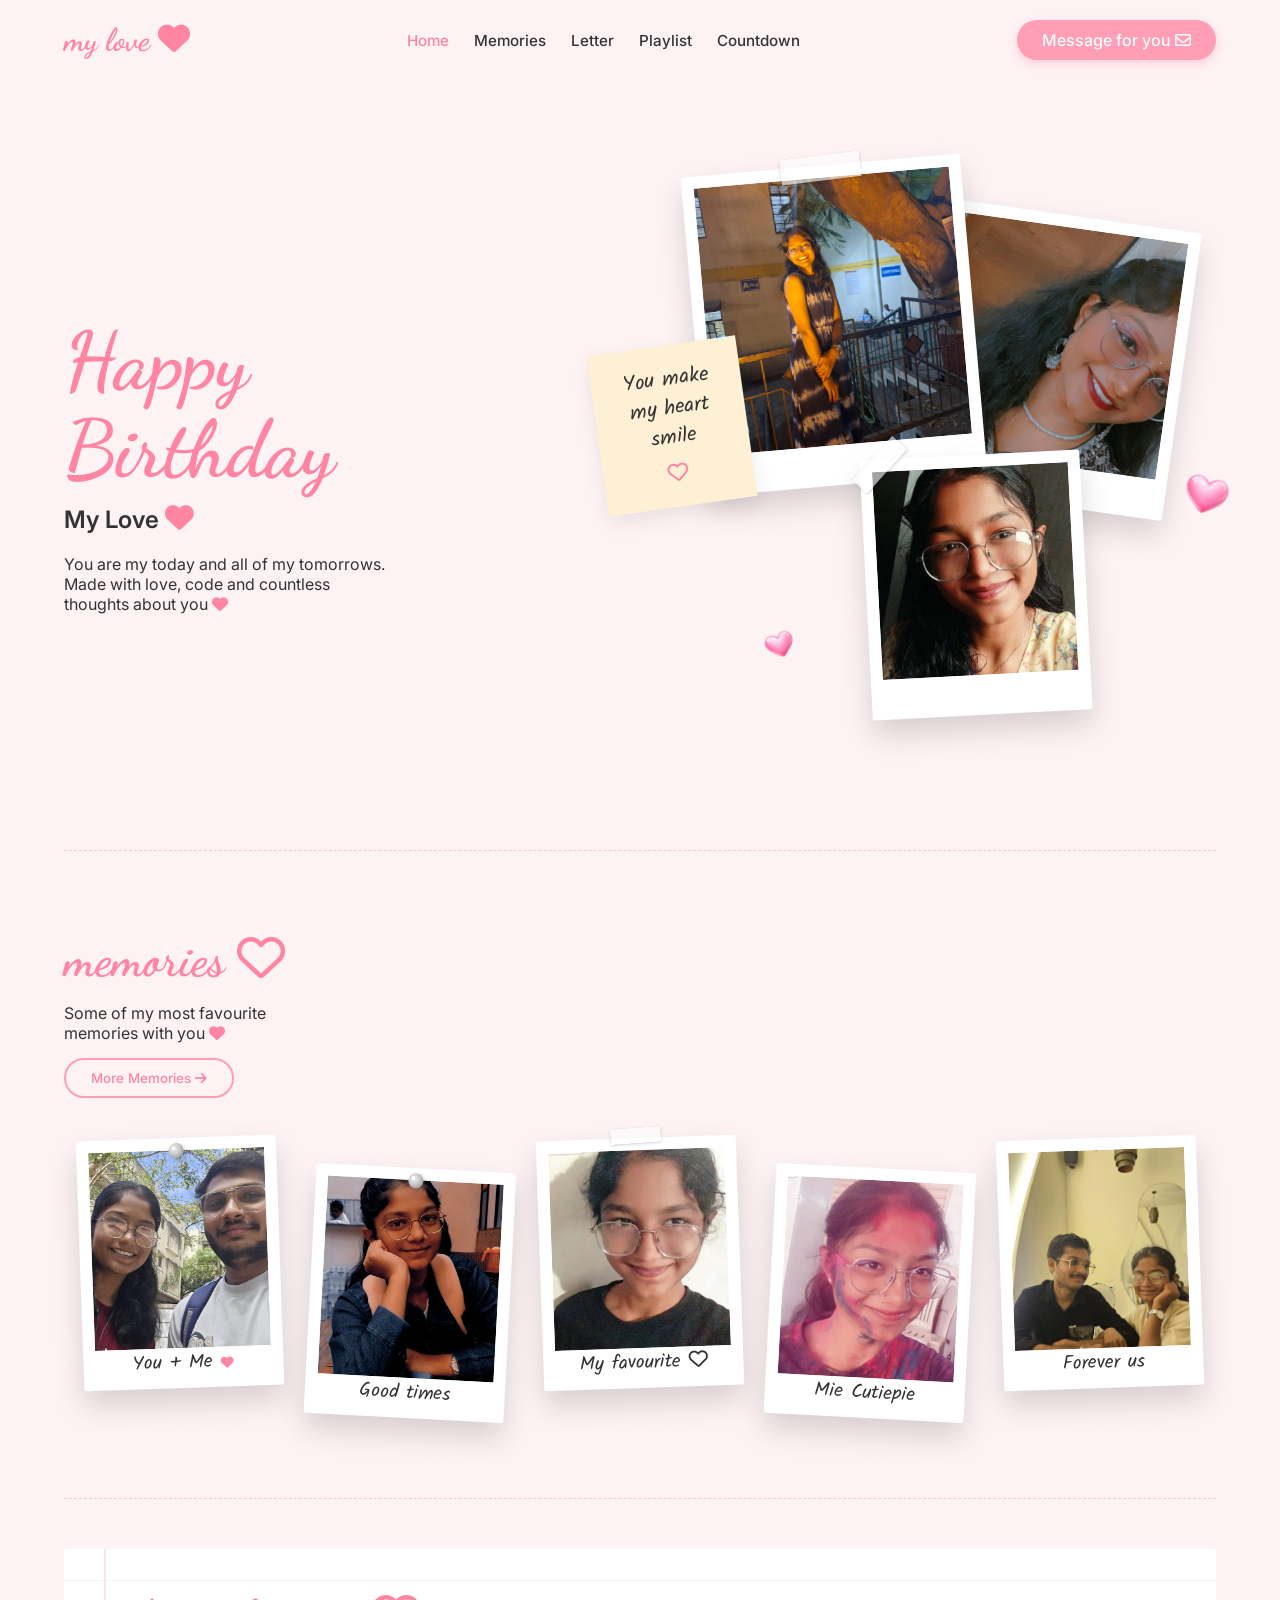
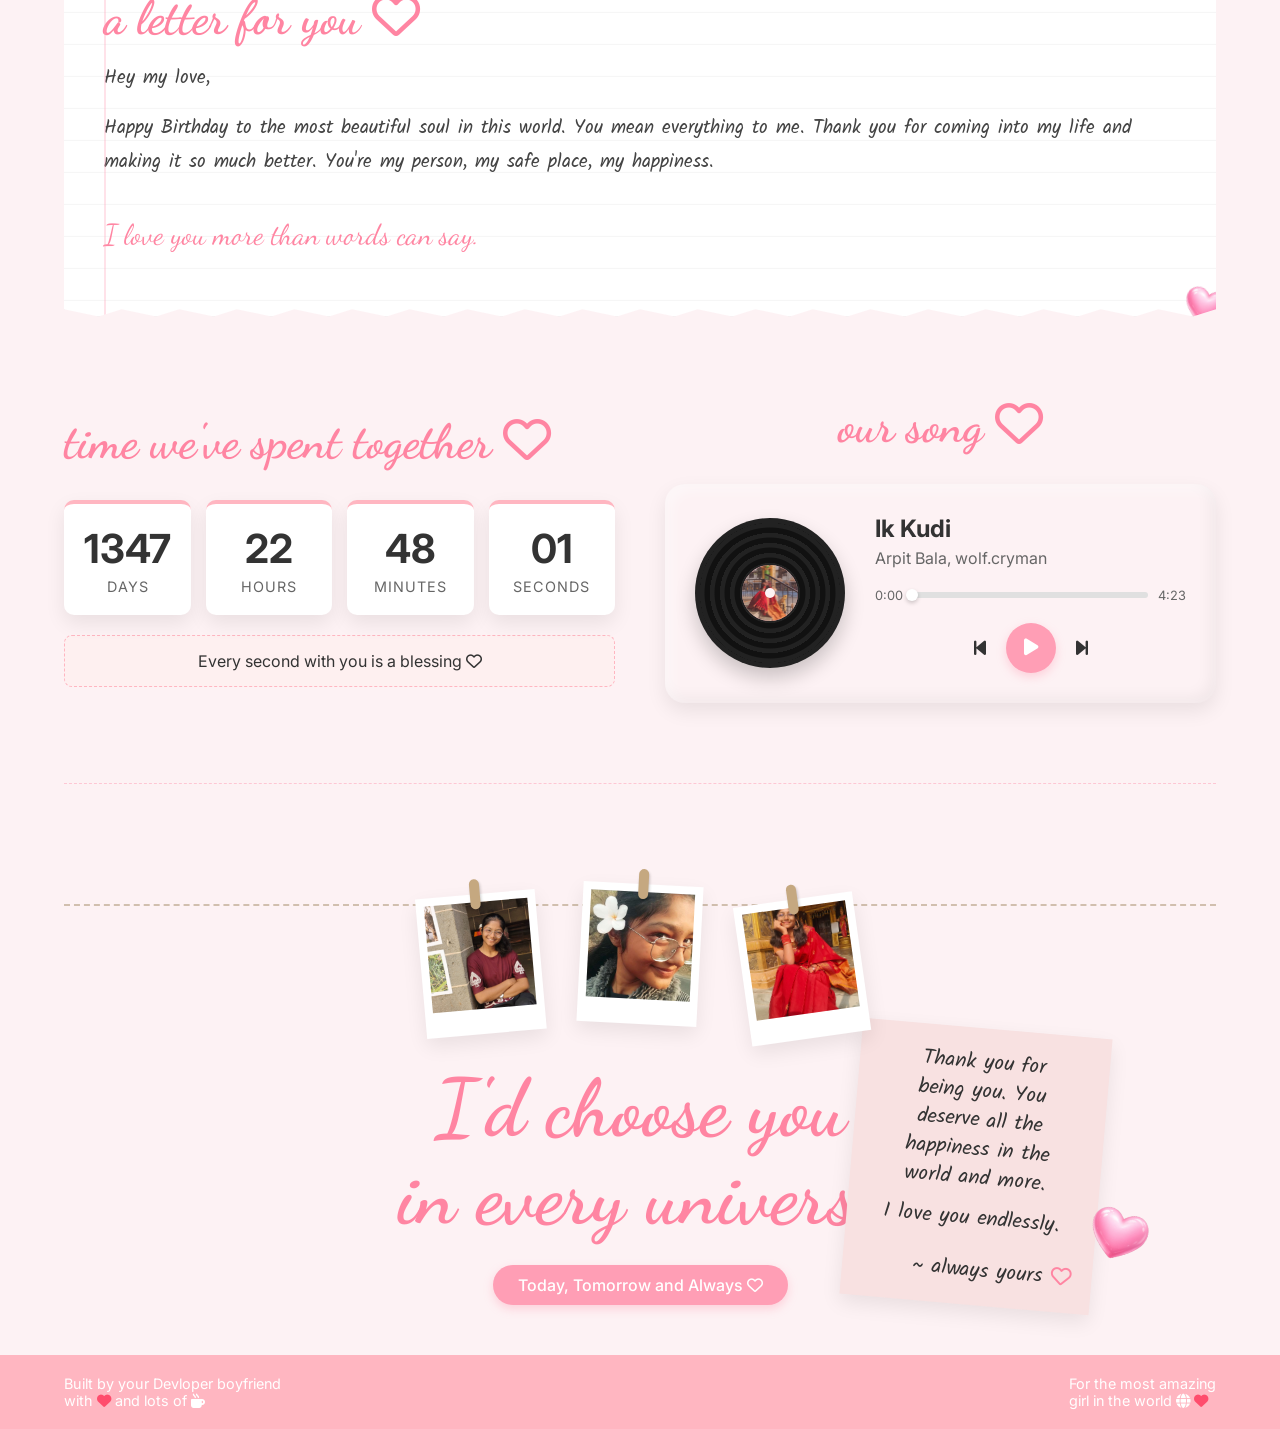
==== commit 92e635ff: "singer and song name changes" ====
--- a/index.html
+++ b/index.html
@@ -1,5 +1,6 @@
 <!DOCTYPE html>
 <html lang="en">
+
 <head>
     <meta charset="UTF-8">
     <meta name="viewport" content="width=device-width, initial-scale=1.0">
@@ -7,12 +8,15 @@
     <!-- Fonts -->
     <link rel="preconnect" href="https://fonts.googleapis.com">
     <link rel="preconnect" href="https://fonts.gstatic.com" crossorigin>
-    <link href="https://fonts.googleapis.com/css2?family=Dancing+Script:wght@500;700&family=Inter:wght@300;400;500;600&family=Kalam:wght@300;400;700&display=swap" rel="stylesheet">
+    <link
+        href="https://fonts.googleapis.com/css2?family=Dancing+Script:wght@500;700&family=Inter:wght@300;400;500;600&family=Kalam:wght@300;400;700&display=swap"
+        rel="stylesheet">
     <!-- Icons -->
     <link rel="stylesheet" href="https://cdnjs.cloudflare.com/ajax/libs/font-awesome/6.4.0/css/all.min.css">
     <!-- CSS -->
     <link rel="stylesheet" href="style.css">
 </head>
+
 <body>
     <!-- Fairy Lights Background -->
     <div class="lights-container">
@@ -31,7 +35,8 @@
             <a href="#countdown">Countdown</a>
         </div>
         <div class="nav-actions">
-            <button class="btn-primary" onclick="window.location.href='card.html'">Message for you <i class="fa-regular fa-envelope"></i></button>
+            <button class="btn-primary" onclick="window.location.href='card.html'">Message for you <i
+                    class="fa-regular fa-envelope"></i></button>
         </div>
     </nav>
 
@@ -41,7 +46,8 @@
             <div class="hero-content">
                 <h1 class="cursive-text title-large">Happy <br> Birthday</h1>
                 <h2 class="subtitle">My Love <i class="fa-solid fa-heart heart-icon large"></i></h2>
-                <p>You are my today and all of my tomorrows.<br>Made with love, code and countless<br>thoughts about you <i class="fa-solid fa-heart heart-icon small"></i></p>
+                <p>You are my today and all of my tomorrows.<br>Made with love, code and countless<br>thoughts about you
+                    <i class="fa-solid fa-heart heart-icon small"></i></p>
                 <!-- <button class="btn-secondary mt-4">Enter Our World <i class="fa-solid fa-arrow-right"></i></button> -->
             </div>
             <div class="hero-scrapbook">
@@ -49,18 +55,21 @@
                 <div class="polaroid p-1 tilt-left">
                     <div class="tape top-center"></div>
                     <div class="photo-wrapper">
-                        <img src="assets/polaroid1.jpg" alt="Us" onerror="this.src='https://via.placeholder.com/200x200/ffb6c1/ffffff?text=Photo+1'">
+                        <img src="assets/polaroid1.jpg" alt="Us"
+                            onerror="this.src='https://via.placeholder.com/200x200/ffb6c1/ffffff?text=Photo+1'">
                     </div>
                 </div>
                 <div class="polaroid p-2 tilt-right">
                     <div class="photo-wrapper">
-                        <img src="assets/polaroid2.jpg" alt="Us" onerror="this.src='https://via.placeholder.com/200x200/ffb6c1/ffffff?text=Photo+2'">
+                        <img src="assets/polaroid2.jpg" alt="Us"
+                            onerror="this.src='https://via.placeholder.com/200x200/ffb6c1/ffffff?text=Photo+2'">
                     </div>
                 </div>
                 <div class="polaroid p-3 tilt-left-slight">
                     <div class="tape top-left"></div>
                     <div class="photo-wrapper">
-                        <img src="assets/polaroid3.jpg" alt="Us" onerror="this.src='https://via.placeholder.com/200x200/ffb6c1/ffffff?text=Photo+3'">
+                        <img src="assets/polaroid3.jpg" alt="Us"
+                            onerror="this.src='https://via.placeholder.com/200x200/ffb6c1/ffffff?text=Photo+3'">
                     </div>
                 </div>
                 <div class="sticky-note n-1">
@@ -78,7 +87,8 @@
             <div class="section-header">
                 <div>
                     <h2 class="cursive-text title-medium">memories <i class="fa-regular fa-heart"></i></h2>
-                    <p>Some of my most favourite<br>memories with you <i class="fa-solid fa-heart heart-icon small"></i></p>
+                    <p>Some of my most favourite<br>memories with you <i class="fa-solid fa-heart heart-icon small"></i>
+                    </p>
                     <button class="btn-outline mt-3">More Memories <i class="fa-solid fa-arrow-right"></i></button>
                 </div>
             </div>
@@ -86,33 +96,38 @@
                 <div class="polaroid m-1 with-pin">
                     <div class="pin"></div>
                     <div class="photo-wrapper">
-                        <img src="assets/mem1.jpg" alt="Memory" onerror="this.src='https://via.placeholder.com/150x180/ffc0cb/ffffff?text=Mem+1'">
+                        <img src="assets/mem1.jpg" alt="Memory"
+                            onerror="this.src='https://via.placeholder.com/150x180/ffc0cb/ffffff?text=Mem+1'">
                     </div>
                     <p class="caption">You + Me <i class="fa-solid fa-heart heart-icon tiny"></i></p>
                 </div>
                 <div class="polaroid m-2 with-pin tilt-left-slight">
                     <div class="pin"></div>
                     <div class="photo-wrapper">
-                        <img src="assets/mem2.jpg" alt="Memory" onerror="this.src='https://via.placeholder.com/150x180/ffc0cb/ffffff?text=Mem+2'">
+                        <img src="assets/mem2.jpg" alt="Memory"
+                            onerror="this.src='https://via.placeholder.com/150x180/ffc0cb/ffffff?text=Mem+2'">
                     </div>
                     <p class="caption">Good times</p>
                 </div>
                 <div class="polaroid m-3 with-tape">
                     <div class="tape top-center small"></div>
                     <div class="photo-wrapper">
-                        <img src="assets/mem3.jpg" alt="Memory" onerror="this.src='https://via.placeholder.com/150x180/ffc0cb/ffffff?text=Mem+3'">
+                        <img src="assets/mem3.jpg" alt="Memory"
+                            onerror="this.src='https://via.placeholder.com/150x180/ffc0cb/ffffff?text=Mem+3'">
                     </div>
                     <p class="caption">My favourite <i class="fa-regular fa-heart"></i></p>
                 </div>
                 <div class="polaroid m-4 tilt-right">
                     <div class="photo-wrapper">
-                        <img src="assets/mem4.jpg" alt="Memory" onerror="this.src='https://via.placeholder.com/150x180/ffc0cb/ffffff?text=Mem+4'">
+                        <img src="assets/mem4.jpg" alt="Memory"
+                            onerror="this.src='https://via.placeholder.com/150x180/ffc0cb/ffffff?text=Mem+4'">
                     </div>
                     <p class="caption">Mie Cutiepie</p>
                 </div>
                 <div class="polaroid m-5 tilt-left">
                     <div class="photo-wrapper">
-                        <img src="assets/mem5.jpg" alt="Memory" onerror="this.src='https://via.placeholder.com/150x180/ffc0cb/ffffff?text=Mem+5'">
+                        <img src="assets/mem5.jpg" alt="Memory"
+                            onerror="this.src='https://via.placeholder.com/150x180/ffc0cb/ffffff?text=Mem+5'">
                     </div>
                     <p class="caption">Forever us</p>
                 </div>
@@ -122,49 +137,51 @@
         <!-- Letter & Open When Section
         <section class="split-section">
             <!-- Letter -->
-            <div id="letter" class="letter-container">
-                <div class="paper">
-                    <h2 class="cursive-text title-medium">a letter for you <i class="fa-regular fa-heart"></i></h2>
-                    <div class="letter-content kalam-text">
-                        <p>Hey my love,</p>
-                        <p>Happy Birthday to the most beautiful soul in this world. You mean everything to me. Thank you for coming into my life and making it so much better. You're my person, my safe place, my happiness.</p>
-                        <p class="highlight cursive-text">I love you more than words can say.</p>
-                    </div>
-                    <img src="assets/heart-3d.png" alt="" class="letter-heart" onerror="this.style.display='none'">
-                </div>
-            </div>
-
-            <!-- Open When -->
-            <!-- <div id="open-when" class="open-when-container"> -->
-                <!-- <h2 class="cursive-text title-medium text-center">open when... <i class="fa-regular fa-heart"></i></h2> -->
-                <!-- <div class="envelopes-grid"> -->
-                    <!-- <div class="envelope env-pink"> -->
-                        <!-- <i class="fa-regular fa-heart env-icon"></i> -->
-                        <!-- <p>Open when<br><strong>you miss me</strong></p> -->
-                    <!-- </div> -->
-                    <!-- <div class="envelope env-blue"> -->
-                        <!-- <i class="fa-solid fa-cloud env-icon"></i> -->
-                        <!-- <p>Open when<br><strong>you're sad</strong></p> -->
-                    <!-- </div> -->
-                    <!-- <div class="envelope env-purple"> -->
-                        <!-- <i class="fa-regular fa-star env-icon"></i> -->
-                        <!-- <p>Open when<br><strong>you need motivation</strong></p> -->
-                    <!-- </div> -->
-                    <!-- <div class="envelope env-lilac"> -->
-                        <!-- <i class="fa-solid fa-spa env-icon"></i> -->
-                        <!-- <p>Open when<br><strong>you can't sleep</strong></p> -->
-                    <!-- </div> -->
-                    <!-- <div class="envelope env-yellow wide"> -->
-                        <!-- <i class="fa-regular fa-face-smile env-icon"></i> -->
-                        <!-- <p>Open when<br><strong>you want to smile</strong></p> -->
-                    <!-- </div> -->
-                    <!-- <div class="envelope env-lavender wide"> -->
-                        <!-- <i class="fa-regular fa-envelope env-icon"></i> -->
-                        <!-- <p>Open when<br><strong>you need a hug</strong></p> -->
-                    <!-- </div> -->
-                <!-- </div> -->
-            <!-- </div> -->
-        <!-- </section> --> 
+        <div id="letter" class="letter-container">
+            <div class="paper">
+                <h2 class="cursive-text title-medium">a letter for you <i class="fa-regular fa-heart"></i></h2>
+                <div class="letter-content kalam-text">
+                    <p>Hey my love,</p>
+                    <p>Happy Birthday to the most beautiful soul in this world. You mean everything to me. Thank you for
+                        coming into my life and making it so much better. You're my person, my safe place, my happiness.
+                    </p>
+                    <p class="highlight cursive-text">I love you more than words can say.</p>
+                </div>
+                <img src="assets/heart-3d.png" alt="" class="letter-heart" onerror="this.style.display='none'">
+            </div>
+        </div>
+
+        <!-- Open When -->
+        <!-- <div id="open-when" class="open-when-container"> -->
+        <!-- <h2 class="cursive-text title-medium text-center">open when... <i class="fa-regular fa-heart"></i></h2> -->
+        <!-- <div class="envelopes-grid"> -->
+        <!-- <div class="envelope env-pink"> -->
+        <!-- <i class="fa-regular fa-heart env-icon"></i> -->
+        <!-- <p>Open when<br><strong>you miss me</strong></p> -->
+        <!-- </div> -->
+        <!-- <div class="envelope env-blue"> -->
+        <!-- <i class="fa-solid fa-cloud env-icon"></i> -->
+        <!-- <p>Open when<br><strong>you're sad</strong></p> -->
+        <!-- </div> -->
+        <!-- <div class="envelope env-purple"> -->
+        <!-- <i class="fa-regular fa-star env-icon"></i> -->
+        <!-- <p>Open when<br><strong>you need motivation</strong></p> -->
+        <!-- </div> -->
+        <!-- <div class="envelope env-lilac"> -->
+        <!-- <i class="fa-solid fa-spa env-icon"></i> -->
+        <!-- <p>Open when<br><strong>you can't sleep</strong></p> -->
+        <!-- </div> -->
+        <!-- <div class="envelope env-yellow wide"> -->
+        <!-- <i class="fa-regular fa-face-smile env-icon"></i> -->
+        <!-- <p>Open when<br><strong>you want to smile</strong></p> -->
+        <!-- </div> -->
+        <!-- <div class="envelope env-lavender wide"> -->
+        <!-- <i class="fa-regular fa-envelope env-icon"></i> -->
+        <!-- <p>Open when<br><strong>you need a hug</strong></p> -->
+        <!-- </div> -->
+        <!-- </div> -->
+        <!-- </div> -->
+        <!-- </section> -->
 
         <!-- Countdown & Playlist Section -->
         <section class="split-section align-items-center">
@@ -201,13 +218,14 @@
                     <div class="record-wrapper">
                         <div class="record" id="vinyl-record">
                             <div class="record-label">
-                                <img src="assets/us_center.jpg" alt="" onerror="this.src='https://via.placeholder.com/60/ffb6c1/ffffff?text=Us'">
+                                <img src="assets/us_center.jpg" alt=""
+                                    onerror="this.src='https://via.placeholder.com/60/ffb6c1/ffffff?text=Us'">
                             </div>
                         </div>
                     </div>
                     <div class="song-info">
-                        <h3>Perfect</h3>
-                        <p>Ed Sheeran</p>
+                        <h3>Ik Kudi</h3>
+                        <p>Arpit Bala, wolf.cryman</p>
                         <div class="progress-bar">
                             <span class="time current">0:00</span>
                             <div class="bar">
@@ -217,7 +235,8 @@
                         </div>
                         <div class="controls">
                             <button class="ctrl-btn"><i class="fa-solid fa-backward-step"></i></button>
-                            <button class="ctrl-btn play-btn" id="play-pause-btn"><i class="fa-solid fa-play"></i></button>
+                            <button class="ctrl-btn play-btn" id="play-pause-btn"><i
+                                    class="fa-solid fa-play"></i></button>
                             <button class="ctrl-btn"><i class="fa-solid fa-forward-step"></i></button>
                         </div>
                     </div>
@@ -236,15 +255,18 @@
                 <div class="string"></div>
                 <div class="photo-clip pc-1">
                     <div class="clip"></div>
-                    <img src="assets/hang1.jpg" alt="" onerror="this.src='https://via.placeholder.com/100/ffb6c1/ffffff'">
+                    <img src="assets/hang1.jpg" alt=""
+                        onerror="this.src='https://via.placeholder.com/100/ffb6c1/ffffff'">
                 </div>
                 <div class="photo-clip pc-2">
                     <div class="clip"></div>
-                    <img src="assets/hang2.jpg" alt="" onerror="this.src='https://via.placeholder.com/100/ffb6c1/ffffff'">
+                    <img src="assets/hang2.jpg" alt=""
+                        onerror="this.src='https://via.placeholder.com/100/ffb6c1/ffffff'">
                 </div>
                 <div class="photo-clip pc-3">
                     <div class="clip"></div>
-                    <img src="assets/hang3.jpg" alt="" onerror="this.src='https://via.placeholder.com/100/ffb6c1/ffffff'">
+                    <img src="assets/hang3.jpg" alt=""
+                        onerror="this.src='https://via.placeholder.com/100/ffb6c1/ffffff'">
                 </div>
             </div>
 
@@ -254,7 +276,8 @@
             </div>
 
             <div class="sticky-note n-2">
-                <p class="kalam-text">Thank you for<br>being you. You<br>deserve all the<br>happiness in the<br>world and more.</p>
+                <p class="kalam-text">Thank you for<br>being you. You<br>deserve all the<br>happiness in the<br>world
+                    and more.</p>
                 <p class="kalam-text mt-2">I love you endlessly.</p>
                 <p class="kalam-text signature">~ always yours <i class="fa-regular fa-heart"></i></p>
             </div>
@@ -264,19 +287,22 @@
 
     <footer class="site-footer">
         <div class="footer-left">
-            <p>Built by your Devloper boyfriend<br>with <i class="fa-solid fa-heart" style="color: #ff4d6d;"></i> and lots of <i class="fa-solid fa-mug-hot"></i></p>
+            <p>Built by your Devloper boyfriend<br>with <i class="fa-solid fa-heart" style="color: #ff4d6d;"></i> and
+                lots of <i class="fa-solid fa-mug-hot"></i></p>
         </div>
         <!-- <div class="footer-social"> -->
-            <!-- <a href="#"><i class="fa-brands fa-github"></i></a> -->
-            <!-- <a href="#"><i class="fa-brands fa-instagram"></i></a> -->
-            <!-- <a href="#"><i class="fa-solid fa-music"></i></a> -->
-            <!-- <a href="#"><i class="fa-regular fa-envelope"></i></a> -->
+        <!-- <a href="#"><i class="fa-brands fa-github"></i></a> -->
+        <!-- <a href="#"><i class="fa-brands fa-instagram"></i></a> -->
+        <!-- <a href="#"><i class="fa-solid fa-music"></i></a> -->
+        <!-- <a href="#"><i class="fa-regular fa-envelope"></i></a> -->
         <!-- </div> -->
         <div class="footer-right">
-            <p>For the most amazing<br>girl in the world <i class="fa-solid fa-globe"></i> <i class="fa-solid fa-heart" style="color: #ff4d6d;"></i></p>
+            <p>For the most amazing<br>girl in the world <i class="fa-solid fa-globe"></i> <i class="fa-solid fa-heart"
+                    style="color: #ff4d6d;"></i></p>
         </div>
     </footer>
 
     <script src="script.js"></script>
 </body>
-</html>
+
+</html>
